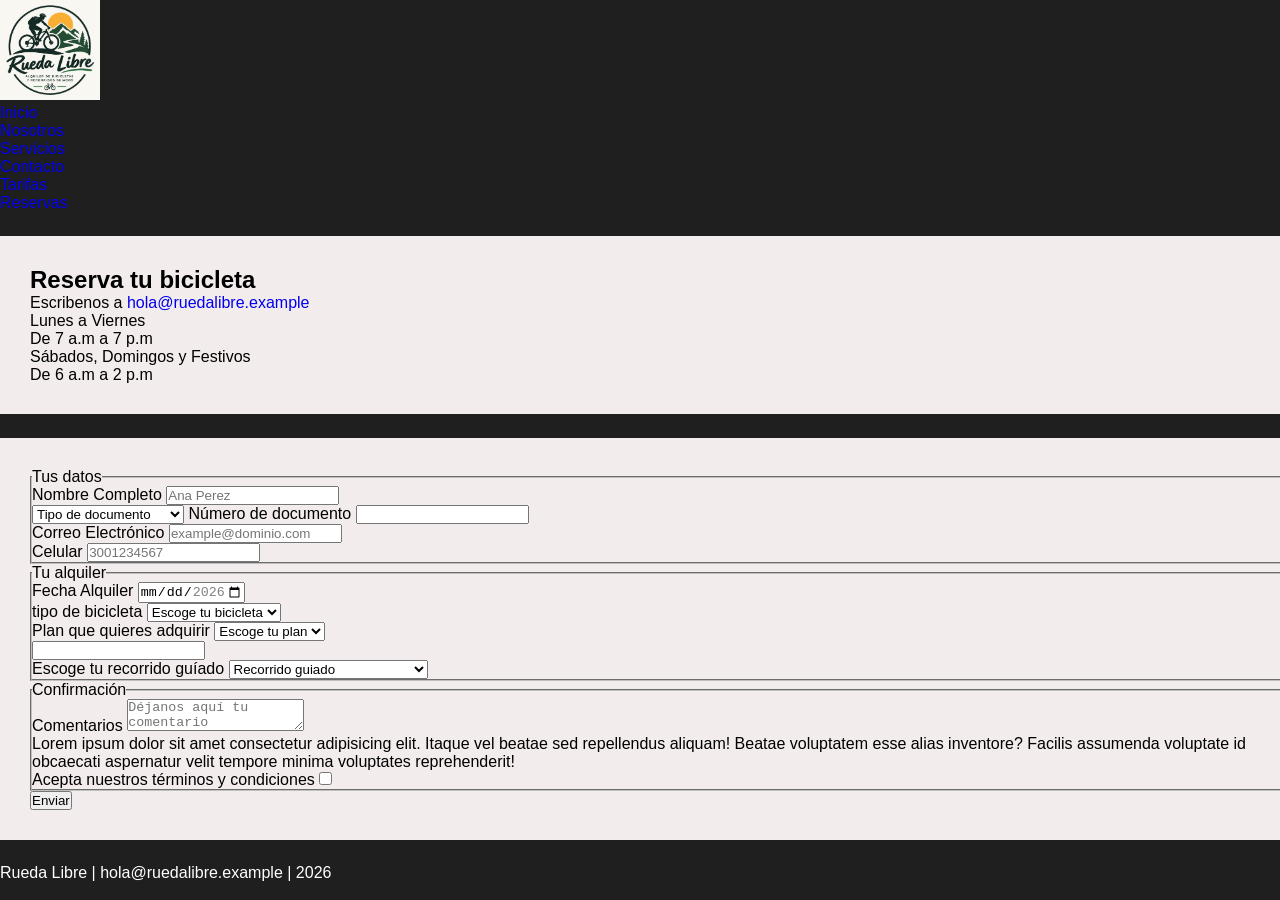
==== paginas/reservas.html @ 1d3174cc "feat: Organización estructura de la página y creación de formulario" ====
<!DOCTYPE html>
<html lang="en">

<head>
    <meta charset="UTF-8">
    <meta name="viewport" content="width=device-width, initial-scale=1.0">
    <title>Reserva tu bicicleta</title>
    <link rel="stylesheet" href="../css/reservas.css">
    <link rel="stylesheet" href="../css/style.css">
</head>

<body>
    <header>
        <a href="../index.html" class="logo"><img src="../img/Logo.png" alt="Logo de Rueda Libre" width="100"
                class="logo-img"></a>

        <nav class="nav">
            <ul class="nav-bar">
                <li class="nav-bar-item"><a href="../index.html">Inicio</a></li>
                <li class="nav-bar-item"><a href="../index.html#Nosotros">Nosotros</a></li>
                <li class="nav-bar-item"><a href="../index.html#Servicios">Servicios</a></li>
                <li class="nav-bar-item"><a href="../index.html#Encuentranos">Contacto</a></li>
                <li class="nav-bar-item"><a href="./tarifas.html">Tarifas</a></li>
                <li class="nav-bar-item"><a href="./paginas/reservas.html">Reservas</a></li>
            </ul>
        </nav>
    </header>

    <main>

        <section class="container container-horarios">
            <div class="container-content content-horarios">
                <h1>Reserva tu bicicleta</h1>
                <p>Escribenos a <a href="mailto:hola@ruedalibre.example" target="_blank">hola@ruedalibre.example</a></p>
            </div>

            <aside class="container-content content-horarios">
                <dl>
                    <dt>Lunes a Viernes</dt>
                    <dd>De 7 a.m a 7 p.m</dd>

                    <dt>Sábados, Domingos y Festivos</dt>
                    <dd>De 6 a.m a 2 p.m</dd>
                </dl>
            </aside>
        </section>

        <section class="container container-formreservas">
            <form action="" method="post">
                <fieldset>
                    <legend>Tus datos</legend>

                    <div>
                        <label for="nombre">Nombre Completo</label>
                        <input type="text" name="nombre" placeholder="Ana Perez" minlength="3"
                            required>
                    </div>

                    <div>
                        <select name="tipoDoc" id="tipoDoc" required>
                            <option value="">Tipo de documento</option>
                            <option value="ti">Tarjeta de identidad</option>
                            <option value="cc">Cédula de ciudadanía</option>
                            <option value="ce">Cedula de extranjería</option>
                        </select>
                        <label for="numDoc">Número de documento</label>
                        <input type="text" name="numDoc" pattern="[0-9]{6,10}" required>
                    </div>

                    <div>
                        <label for="correo">Correo Electrónico</label>
                        <input type="email" name="correo" placeholder="example@dominio.com" required>
                    </div>

                    <div>
                        <label for="celular">Celular</label>
                        <input type="tel" pattern="3[0-9]{9}" name="celular" placeholder="3001234567" required>
                    </div>
                </fieldset>

                <fieldset>
                    <legend>Tu alquiler</legend>

                    <div>
                        <label for="fecha">Fecha Alquiler</label>
                        <input type="date" name="fecha" min="2026-11-01" max="2026-12-31" required>
                    </div>

                    <div>
                        <label for="bicicleta">tipo de bicicleta</label>
                        <select name="bicicleta" id="bicicleta-select" required>
                            <option value="">Escoge tu bicicleta</option>
                            <option value="urbana">Urbana</option>
                            <option value="montana">Montaña</option>
                            <option value="electrica">Eléctrica</option>
                        </select>
                    </div>

                    <div>
                        <label for="plan">Plan que quieres adquirir</label>
                        <select name="plan" id="plan-select" required>
                            <option value="">Escoge tu plan</option>
                            <option value="hora">1 hora</option>
                            <option value="mediodia">Mediodía</option>
                            <option value="dia">Día completo</option>
                        </select>
                    </div>

                    <div>
                        <label for="numBici"></label>
                        <input type="number" name="numBici" pattern="[0-6]{1}" required>
                    </div>

                    <div>
                        <label for="guia">Escoge tu recorrido guíado</label>
                        <select name="guia" id="guia-select" required>
                            <option value="">Recorrido guiado</option>
                            <option value="rioParques">Río y parques</option>
                            <option value="saboresBarrio">Sabores de barrio</option>
                            <option value="palmas">Reto palmas</option>
                            <option value="noGuia">No quiero un recorrido guiado</option>
                        </select>
                    </div>

                </fieldset>

                <fieldset>
                    <legend>Confirmación</legend>

                    <div>
                        <label for="coment">Comentarios</label>
                        <textarea name="coment" id="coment" maxlength="300" placeholder="Déjanos aquí tu comentario"></textarea>
                    </div>

                    <div>
                        <p>Lorem ipsum dolor sit amet consectetur adipisicing elit. Itaque vel beatae sed repellendus
                            aliquam! Beatae voluptatem esse alias inventore? Facilis assumenda voluptate id obcaecati
                            aspernatur velit tempore minima voluptates reprehenderit!</p>
                        <label for="terms">Acepta nuestros términos y condiciones</label>
                        <input type="checkbox" name="terms" required>
                    </div>
                </fieldset>

                <button type="submit">Enviar</button>
            </form>
        </section>

    </main>

    <footer id="footer">
        Rueda Libre | hola@ruedalibre.example | 2026
    </footer>

</body>

</html>
---- css/style.css ----
*{
    margin: 0;
    padding: 0;
    text-decoration: none;
}

body{
    background-color: rgb(32, 31, 31);
    color: white;
    font-family: 'Lucida Sans', 'Lucida Sans Regular', 'Lucida Grande', 'Lucida Sans Unicode', Geneva, Verdana, sans-serif;
}


.container{
    width: 100%;
    color: black;
    background-color: rgb(243, 236, 236);
    margin: 24px 0;
    padding: 30px;
    box-shadow: 2px, 0px, black;
}
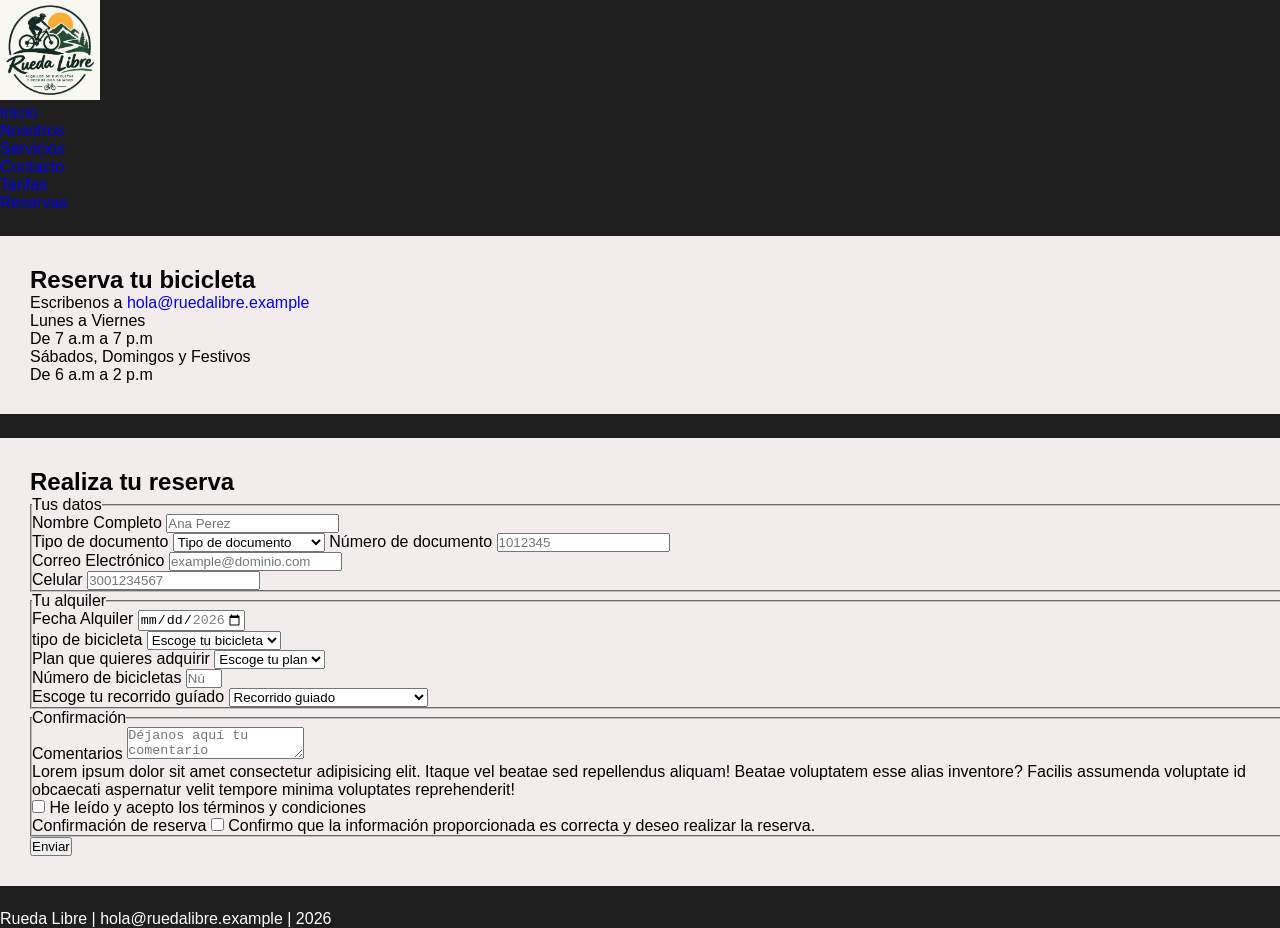
==== commit 0df62d0c: "feat: Organización del formulario de reservas, correcciones de accesibilidad de las páginas" ====
--- a/paginas/reservas.html
+++ b/paginas/reservas.html
@@ -46,75 +46,87 @@
         </section>
 
         <section class="container container-formreservas">
+            <h2>Realiza tu reserva</h2>
             <form action="" method="post">
                 <fieldset>
                     <legend>Tus datos</legend>
 
-                    <div>
+                    <div class="form-group">
                         <label for="nombre">Nombre Completo</label>
-                        <input type="text" name="nombre" placeholder="Ana Perez" minlength="3"
-                            required>
+                        <input type="text" name="nombre" id="nombre" placeholder="Ana Perez" minlength="3"
+                            title="Por favor, ingrese su nombre completo. solo se aceptan letras y espacios. Un mínimo de 3 caracteres."
+                            pattern="^[a-zA-ZáéíóúñÑÁÉÍÓÚ]+$" required>
                     </div>
 
-                    <div>
-                        <select name="tipoDoc" id="tipoDoc" required>
-                            <option value="">Tipo de documento</option>
+                    <div class="form-group">
+                        <label for="tipoDoc">Tipo de documento</label>
+                        <select name="tipoDoc" id="tipoDoc" title="Por favor, seleccione su tipo de documento" required>
+                            <option value="" selected disabled>Tipo de documento</option>
                             <option value="ti">Tarjeta de identidad</option>
                             <option value="cc">Cédula de ciudadanía</option>
                             <option value="ce">Cedula de extranjería</option>
                         </select>
                         <label for="numDoc">Número de documento</label>
-                        <input type="text" name="numDoc" pattern="[0-9]{6,10}" required>
+                        <input type="text" name="numDoc" id="numDoc" pattern="[0-9]{6,10}"
+                            title="Por favor, ingrese un número de documento válido. Solo se aceptan números del 0 al 9. Un máximo de 10 dígitos y un mínimo de 6."
+                            placeholder="1012345" required>
                     </div>
 
-                    <div>
+                    <div class="form-group">
                         <label for="correo">Correo Electrónico</label>
-                        <input type="email" name="correo" placeholder="example@dominio.com" required>
+                        <input type="email" name="correo" id="correo" placeholder="example@dominio.com" required
+                            title="Por favor, ingrese un correo electrónico válido, debe contener un '@', un dominio y una extensión válida.">
                     </div>
 
-                    <div>
+                    <div class="form-group">
                         <label for="celular">Celular</label>
-                        <input type="tel" pattern="3[0-9]{9}" name="celular" placeholder="3001234567" required>
+                        <input type="tel" pattern="3[0-9]{9}" name="celular" id="celular" placeholder="3001234567"
+                            required
+                            title="Por favor, ingrese un número de celular válido. Debe comenzar con '3' y contener 10 dígitos en total. Solo se aceptan números del 0 al 9.">
                     </div>
                 </fieldset>
 
                 <fieldset>
                     <legend>Tu alquiler</legend>
 
-                    <div>
+                    <div class="form-group">
                         <label for="fecha">Fecha Alquiler</label>
-                        <input type="date" name="fecha" min="2026-11-01" max="2026-12-31" required>
+                        <input type="date" name="fecha" id="fecha" min="2026-11-01" max="2026-12-31" required
+                            title="Por favor, seleccione una fecha válida. La fecha debe estar entre el 1 de noviembre de 2026 y el 31 de diciembre de 2026.">
                     </div>
 
-                    <div>
+                    <div class="form-group">
                         <label for="bicicleta">tipo de bicicleta</label>
-                        <select name="bicicleta" id="bicicleta-select" required>
-                            <option value="">Escoge tu bicicleta</option>
+                        <select name="bicicleta" id="bicicleta" required
+                            title="Por favor, seleccione un tipo de bicicleta">
+                            <option value="" selected disabled>Escoge tu bicicleta</option>
                             <option value="urbana">Urbana</option>
                             <option value="montana">Montaña</option>
                             <option value="electrica">Eléctrica</option>
                         </select>
                     </div>
 
-                    <div>
+                    <div class="form-group">
                         <label for="plan">Plan que quieres adquirir</label>
-                        <select name="plan" id="plan-select" required>
-                            <option value="">Escoge tu plan</option>
+                        <select name="plan" id="plan" required title="Por favor, seleccione un plan">
+                            <option value="" selected disabled>Escoge tu plan</option>
                             <option value="hora">1 hora</option>
                             <option value="mediodia">Mediodía</option>
                             <option value="dia">Día completo</option>
                         </select>
                     </div>
 
-                    <div>
-                        <label for="numBici"></label>
-                        <input type="number" name="numBici" pattern="[0-6]{1}" required>
+                    <div class="form-group">
+                        <label for="numBici">Número de bicicletas</label>
+                        <input type="number" name="numBici" id="numBici" step="1" min="1" max="6"
+                            title="Debes seleccionar entre 1 y 6 bicicletas" placeholder="Número de bicicletas"
+                            required>
                     </div>
 
-                    <div>
+                    <div class="form-group">
                         <label for="guia">Escoge tu recorrido guíado</label>
-                        <select name="guia" id="guia-select" required>
-                            <option value="">Recorrido guiado</option>
+                        <select name="guia" id="guia" required title="Por favor, seleccione una opción">
+                            <option value="" selected disabled>Recorrido guiado</option>
                             <option value="rioParques">Río y parques</option>
                             <option value="saboresBarrio">Sabores de barrio</option>
                             <option value="palmas">Reto palmas</option>
@@ -127,17 +139,31 @@
                 <fieldset>
                     <legend>Confirmación</legend>
 
-                    <div>
+                    <div class="form-group">
                         <label for="coment">Comentarios</label>
-                        <textarea name="coment" id="coment" maxlength="300" placeholder="Déjanos aquí tu comentario"></textarea>
+                        <textarea name="coment" id="coment" maxlength="300"
+                            placeholder="Déjanos aquí tu comentario"></textarea>
                     </div>
 
-                    <div>
-                        <p>Lorem ipsum dolor sit amet consectetur adipisicing elit. Itaque vel beatae sed repellendus
-                            aliquam! Beatae voluptatem esse alias inventore? Facilis assumenda voluptate id obcaecati
+                    <div class="form-group form-group-terms">
+                        <p>Lorem ipsum dolor sit amet consectetur adipisicing elit. Itaque vel beatae sed
+                            repellendus
+                            aliquam! Beatae voluptatem esse alias inventore? Facilis assumenda voluptate id
+                            obcaecati
                             aspernatur velit tempore minima voluptates reprehenderit!</p>
-                        <label for="terms">Acepta nuestros términos y condiciones</label>
-                        <input type="checkbox" name="terms" required>
+                        <div class="form-group-checkbox"></div>
+                        <input type="checkbox" name="terms" required
+                            title="Por favor, acepte nuestros términos y condiciones" id="terms">
+                        <label for="terms">He leído y acepto los términos y condiciones</label>
+                        </div>
+                    </div>
+
+                    <div class="form-group">
+                        <label for="confirm">Confirmación de reserva</label>
+                        <input type="checkbox" name="confirm" id="confirm" required
+                            title="Por favor, confirme su reserva">
+                        <label for="confirm">Confirmo que la información proporcionada es correcta y deseo realizar la
+                            reserva.</label>
                     </div>
                 </fieldset>
 
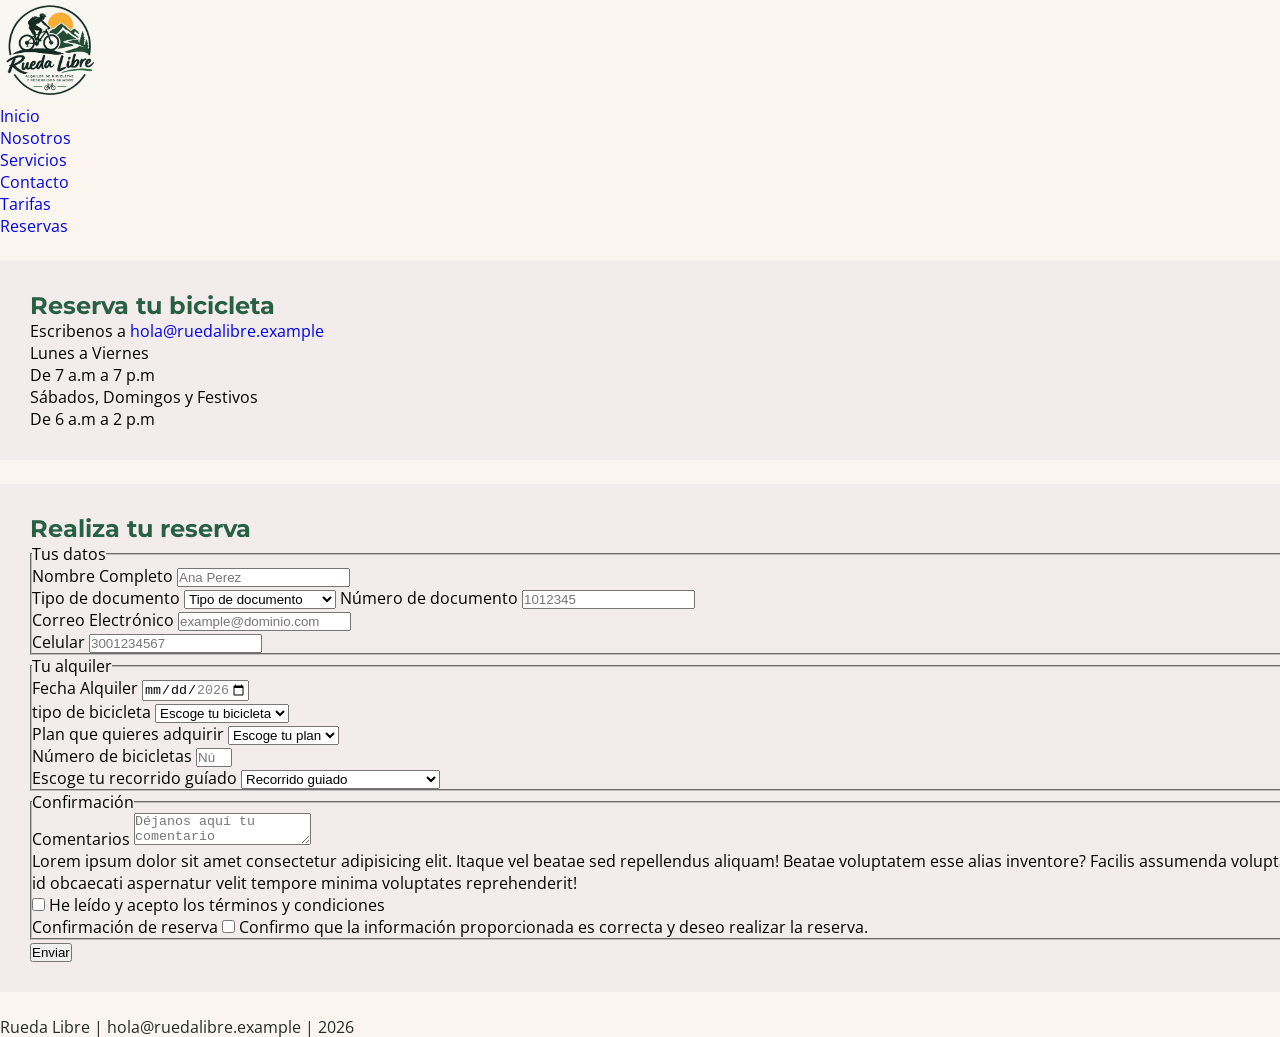
==== commit cd83919a: "feat: Creación de variables en style.css e importación de fuentes Montserrat y Open Sans" ====
--- a/paginas/reservas.html
+++ b/paginas/reservas.html
@@ -1,10 +1,18 @@
 <!DOCTYPE html>
-<html lang="en">
+<html lang="es">
 
 <head>
     <meta charset="UTF-8">
     <meta name="viewport" content="width=device-width, initial-scale=1.0">
-    <title>Reserva tu bicicleta</title>
+    <title>RuedaLibre | Reserva tu bicicleta</title>
+    <link rel="preconnect" href="https://fonts.googleapis.com">
+    <link rel="preconnect" href="https://fonts.gstatic.com" crossorigin>
+    <link
+        href="https://fonts.googleapis.com/css2?family=Inter:ital,opsz,wght@0,14..32,100..900;1,14..32,100..900&family=Montserrat:ital,wght@0,100..900;1,100..900&family=Open+Sans:ital,wght@0,300..800;1,300..800&display=swap"
+        rel="stylesheet">
+    <link
+        href="https://fonts.googleapis.com/css2?family=Inter:ital,opsz,wght@0,14..32,100..900;1,14..32,100..900&family=Montserrat:ital,wght@0,100..900;1,100..900&display=swap"
+        rel="stylesheet">
     <link rel="stylesheet" href="../css/reservas.css">
     <link rel="stylesheet" href="../css/style.css">
 </head>
@@ -21,7 +29,7 @@
                 <li class="nav-bar-item"><a href="../index.html#Servicios">Servicios</a></li>
                 <li class="nav-bar-item"><a href="../index.html#Encuentranos">Contacto</a></li>
                 <li class="nav-bar-item"><a href="./tarifas.html">Tarifas</a></li>
-                <li class="nav-bar-item"><a href="./paginas/reservas.html">Reservas</a></li>
+                <li class="nav-bar-item"><a href="./reservas.html">Reservas</a></li>
             </ul>
         </nav>
     </header>
--- a/css/style.css
+++ b/css/style.css
@@ -1,3 +1,19 @@
+:root{
+    --primary-color: #286044;
+    --secondary-color: #F39A2B;
+    --background-color: #FAF6EF;
+    --text-color: #202c25;
+    --text-color-secondary: #5B6470;
+
+    --font-family-main: 'Montserrat', sans-serif;
+    --font-family-secondary: 'Open Sans', sans-serif;
+
+    --spacing-small: 0.5rem;
+    --spacing-medium: 1rem;
+    --spacing-large: 2rem;
+}
+
+
 *{
     margin: 0;
     padding: 0;
@@ -5,9 +21,14 @@
 }
 
 body{
-    background-color: rgb(32, 31, 31);
-    color: white;
-    font-family: 'Lucida Sans', 'Lucida Sans Regular', 'Lucida Grande', 'Lucida Sans Unicode', Geneva, Verdana, sans-serif;
+    background-color: var(--background-color);
+    color: var(--text-color);
+    font-family: var(--font-family-secondary);
+}
+
+h1, h2, h3{
+    font-family: var(--font-family-main);
+    color: var(--primary-color);
 }
 
 
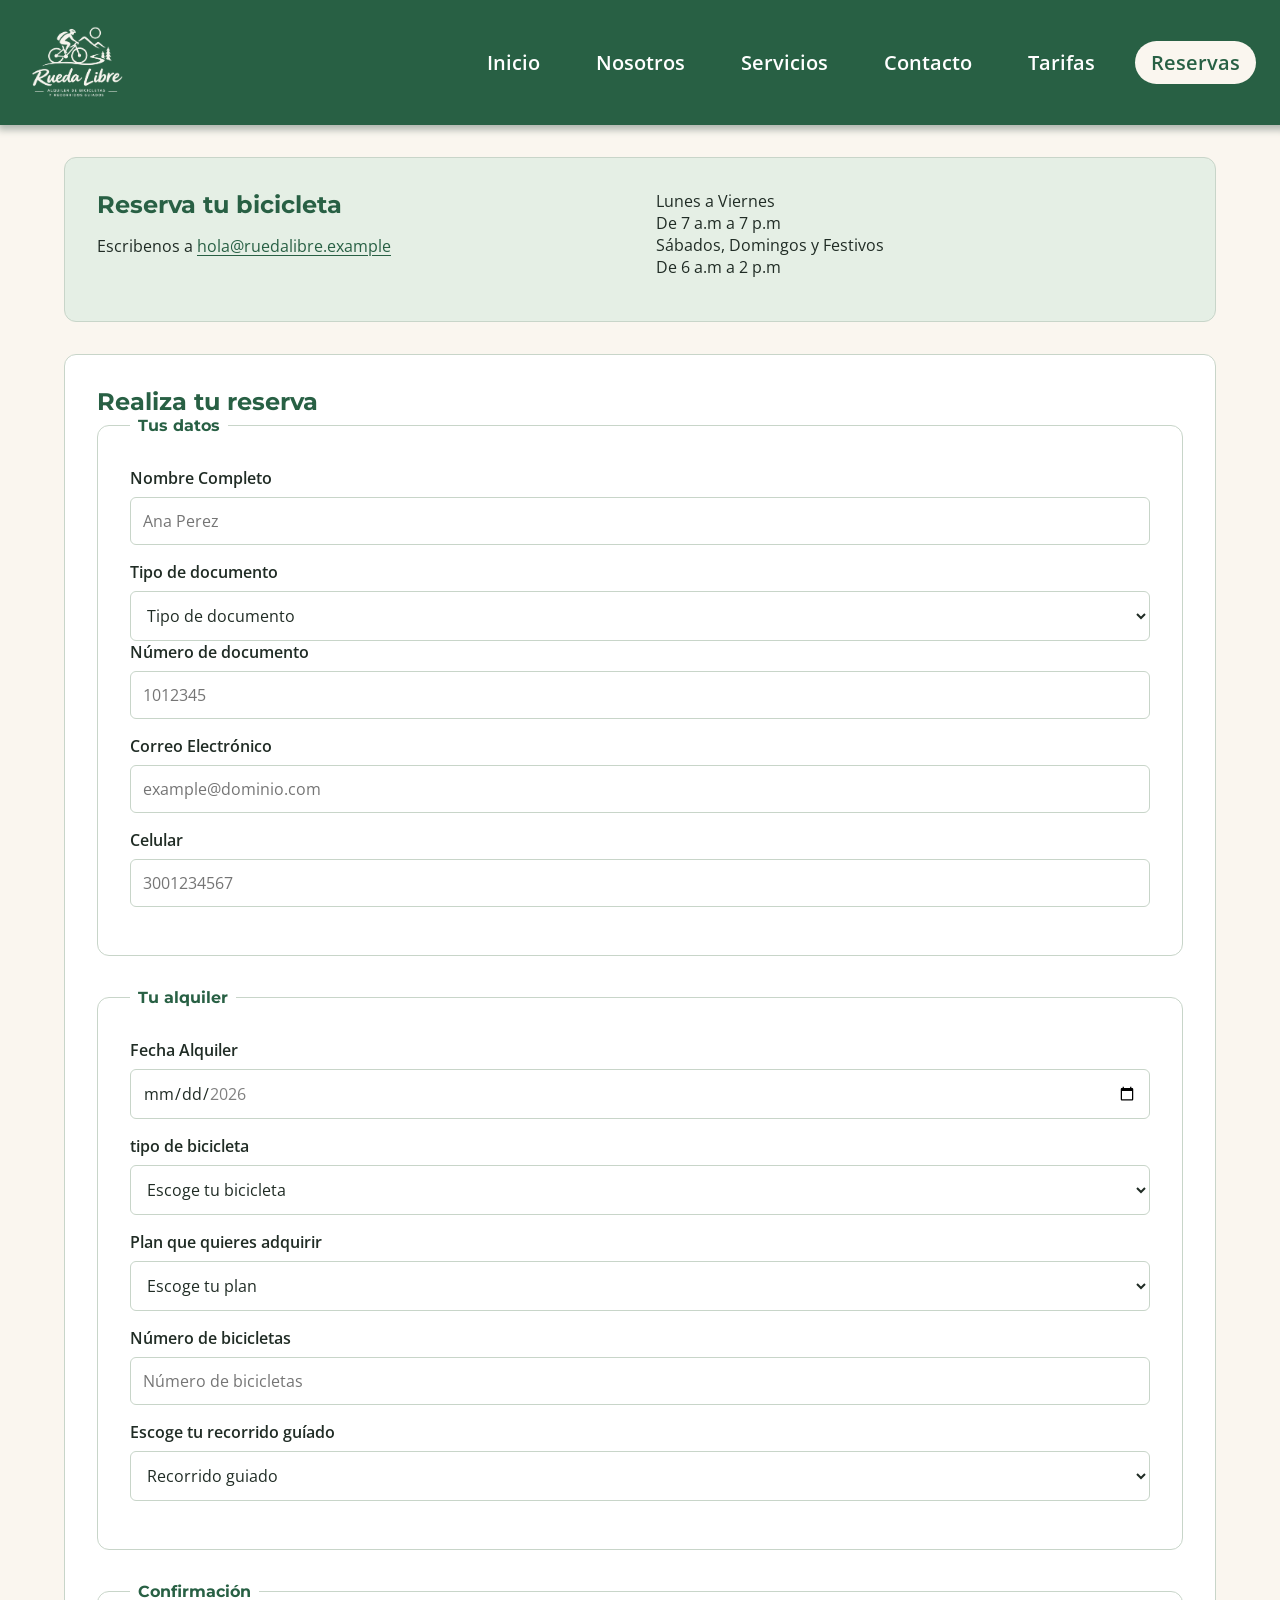
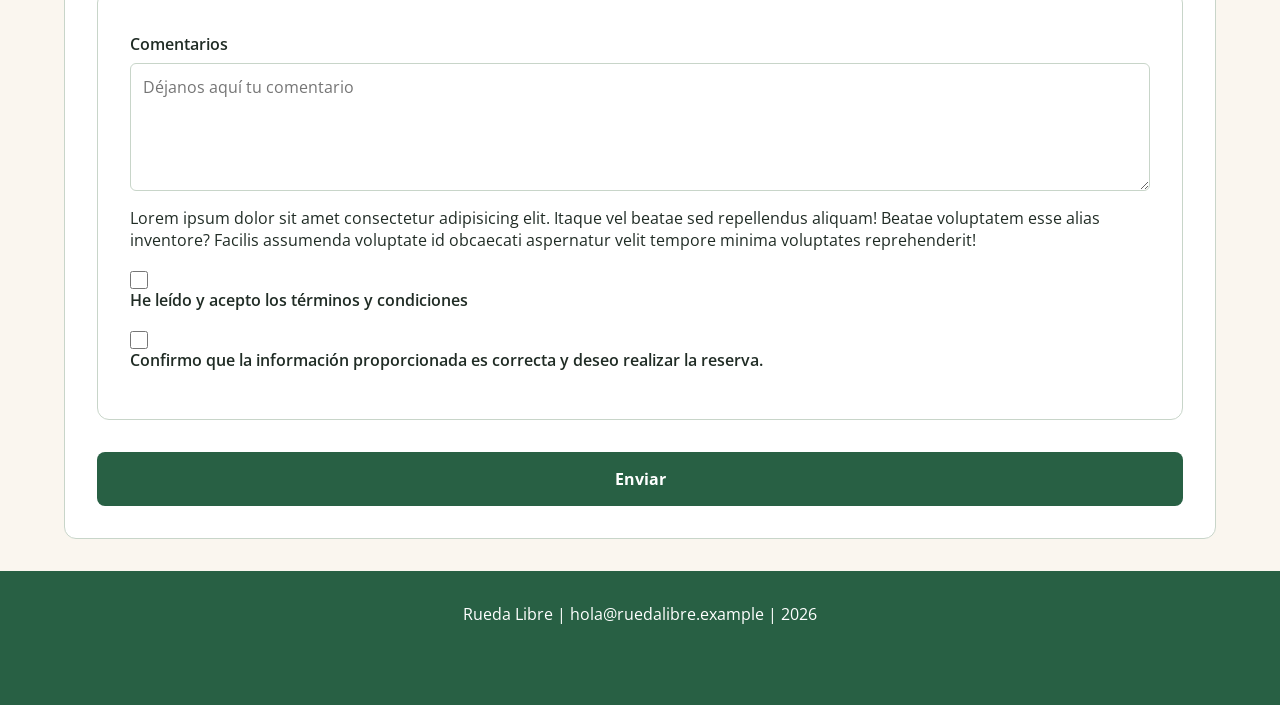
==== commit 4feed0d1: "feat: Se agregó estilo con CSS a las 3 páginas" ====
--- a/paginas/reservas.html
+++ b/paginas/reservas.html
@@ -13,7 +13,6 @@
     <link
         href="https://fonts.googleapis.com/css2?family=Inter:ital,opsz,wght@0,14..32,100..900;1,14..32,100..900&family=Montserrat:ital,wght@0,100..900;1,100..900&display=swap"
         rel="stylesheet">
-    <link rel="stylesheet" href="../css/reservas.css">
     <link rel="stylesheet" href="../css/style.css">
 </head>
 
@@ -29,7 +28,7 @@
                 <li class="nav-bar-item"><a href="../index.html#Servicios">Servicios</a></li>
                 <li class="nav-bar-item"><a href="../index.html#Encuentranos">Contacto</a></li>
                 <li class="nav-bar-item"><a href="./tarifas.html">Tarifas</a></li>
-                <li class="nav-bar-item"><a href="./reservas.html">Reservas</a></li>
+                <li class="nav-bar-item activo" ><a href="./reservas.html" >Reservas</a></li>
             </ul>
         </nav>
     </header>
@@ -167,7 +166,6 @@
                     </div>
 
                     <div class="form-group">
-                        <label for="confirm">Confirmación de reserva</label>
                         <input type="checkbox" name="confirm" id="confirm" required
                             title="Por favor, confirme su reserva">
                         <label for="confirm">Confirmo que la información proporcionada es correcta y deseo realizar la
--- a/css/style.css
+++ b/css/style.css
@@ -1,9 +1,11 @@
-:root{
+:root {
     --primary-color: #286044;
     --secondary-color: #F39A2B;
     --background-color: #FAF6EF;
     --text-color: #202c25;
     --text-color-secondary: #5B6470;
+    --surface-color: #E5EFE5;
+    --border-color: #C8D5C9;
 
     --font-family-main: 'Montserrat', sans-serif;
     --font-family-secondary: 'Open Sans', sans-serif;
@@ -14,30 +16,491 @@
 }
 
 
-*{
+* {
     margin: 0;
     padding: 0;
-    text-decoration: none;
-}
-
-body{
+    box-sizing: border-box;
+}
+
+html {
+    scroll-behavior: smooth;
+    scroll-padding-top: 1rem;
+}
+
+body {
     background-color: var(--background-color);
     color: var(--text-color);
     font-family: var(--font-family-secondary);
-}
-
-h1, h2, h3{
+    width: 100%;
+}
+
+a {
+    text-decoration: none;
+    color: inherit;
+}
+
+h1,
+h2,
+h3 {
     font-family: var(--font-family-main);
     color: var(--primary-color);
 }
 
-
-.container{
+a:focus-visible,
+button:focus-visible,
+input:focus-visible,
+select:focus-visible,
+textarea:focus-visible,
+iframe:focus-visible {
+    outline: 3px solid var(--secondary-color);
+    outline-offset: 4px;
+}
+
+p {
+    margin-bottom: var(--spacing-medium);
+}
+
+header {
+    background-color: var(--primary-color);
+    color: white;
+    text-align: center;
+    display: flex;
+    justify-content: space-between;
+    box-shadow: 3px 0 7px 5px rgb(177, 184, 176);
     width: 100%;
-    color: black;
-    background-color: rgb(243, 236, 236);
-    margin: 24px 0;
-    padding: 30px;
-    box-shadow: 2px, 0px, black;
-}
-
+
+
+    .logo {
+        margin-left: var(--spacing-medium);
+
+        .logo-img {
+            width: 120px;
+        }
+    }
+
+    .nav {
+        display: flex;
+        margin-right: var(--spacing-medium);
+
+        .nav-bar {
+            display: flex;
+            flex-direction: row;
+            list-style: none;
+            gap: var(--spacing-small);
+            text-decoration: none;
+            align-items: center;
+            justify-content: center;
+
+            .nav-bar-item {
+                font-size: 20px;
+                margin: var(--spacing-small);
+                padding: var(--spacing-small) var(--spacing-medium);
+                border-radius: 40px;
+                font-weight: 600;
+                transition: 0.4s ease;
+            }
+
+            .activo {
+                background-color: var(--background-color);
+                padding: var(--spacing-small) var(--spacing-medium);
+                margin: var(--spacing-small);
+                color: var(--primary-color);
+                border-radius: 50px;
+                font-size: 20px;
+            }
+
+            .nav-bar-item:hover {
+                background-color: var(--background-color);
+                color: var(--text-color);
+            }
+        }
+    }
+}
+
+
+.container {
+    width: 90%;
+    margin: var(--spacing-large) auto;
+    padding: var(--spacing-large);
+
+    border: 1px solid var(--border-color);
+    border-radius: 0.75rem;
+    background-color: white;
+}
+
+.container-welcome {
+
+    display: flex;
+    flex-direction: column;
+    align-items: center;
+    justify-content: center;
+    border: none;
+    border-radius: 0;
+
+    min-height: 60vh;
+    padding: var(--spacing-large);
+    background-color: var(--surface-color);
+    background-image: url("../img/Cliclismo.jpg");
+    background-position: center;
+    background-repeat: no-repeat;
+    background-size: cover;
+
+    text-align: center;
+    width: 100%;
+
+    .welcome-content {
+
+        width: 50%;
+        background: rgba(255, 255, 255, 0.233);
+        backdrop-filter: blur(20px);
+        -webkit-backdrop-filter: blur(10px);
+        border-radius: 50px;
+        padding: 20px;
+
+        display: flex;
+        flex-direction: column;
+        align-items: center;
+        justify-content: center;
+
+
+        h1 {
+            font-size: clamp(2rem, 5vw, 3.5rem);
+        }
+
+        p {
+            max-width: 42rem;
+            font-size: 1.1rem;
+        }
+    }
+
+}
+
+.servicios {
+
+    .servicios-title {
+        margin: var(--spacing-medium);
+    }
+
+    .container-content-servicios {
+        display: grid;
+        grid-template-columns: repeat(3, minmax(0, 1fr));
+        gap: var(--spacing-medium);
+
+
+        .container-servicios-subtitle {
+            position: relative;
+            min-width: 0;
+            padding: var(--spacing-medium);
+
+            border: 1px solid var(--border-color);
+            border-radius: 0.75rem;
+            background-color: var(--background-color);
+
+            .servicios-subtitle {
+                margin-bottom: var(--spacing-medium);
+            }
+
+            .servicios-text {
+                line-height: 1.7;
+            }
+
+            .servicios-image {
+                display: block;
+                width: 100%;
+                height: auto;
+                margin-top: var(--spacing-medium);
+                border-radius: 0.5rem;
+
+            }
+        }
+    }
+}
+
+.btn {
+    display: inline-block;
+    margin-top: var(--spacing-small);
+    padding: 0.75rem 1.25rem;
+
+    border: 2px solid transparent;
+    border-radius: 25px;
+    background-color: var(--primary-color);
+    color: white;
+    font: inherit;
+    font-weight: 700;
+    line-height: 1.4;
+    text-align: center;
+    cursor: pointer;
+
+    transition: background-color 0.3s ease,
+        color 0.3s ease;
+}
+
+.btn:hover {
+    background-color: var(--secondary-color);
+    color: var(--text-color);
+}
+
+.btn:focus-visible {
+    outline: 3px solid var(--secondary-color);
+    outline-offset: 4px;
+}
+
+
+.alquiler {
+    width: 100%;
+    max-width: 75rem;
+    margin: 0 auto;
+    padding: var(--spacing-large);
+
+    display: flex;
+    flex-direction: column;
+    align-items: flex-start;
+    gap: var(--spacing-medium);
+
+    color: var(--text-color);
+    line-height: 1.7;
+
+    .alquiler-title {
+        width: 100%;
+        margin-bottom: var(--spacing-small);
+
+        color: var(--primary-color);
+        font-family: var(--font-family-main);
+        font-size: clamp(1.8rem, 4vw, 2.5rem);
+        text-align: center;
+    }
+
+    p {
+        max-width: 55rem;
+
+        color: var(--text-color-secondary);
+        font-family: var(--font-family-secondary);
+        font-size: 1rem;
+    }
+
+    ol,
+    ul {
+        width: 100%;
+        max-width: 65rem;
+        padding-left: 1.75rem;
+
+        font-family: var(--font-family-secondary);
+
+        li {
+            margin-bottom: var(--spacing-small);
+            padding-left: 0.25rem;
+
+            strong {
+                color: var(--primary-color);
+            }
+
+        }
+    }
+
+    h3 {
+        margin-top: var(--spacing-medium);
+
+        color: var(--primary-color);
+        font-family: var(--font-family-main);
+        font-size: 1.35rem;
+    }
+
+}
+
+.encuentranos-map {
+
+    h3 {
+        padding: var(--spacing-medium) 0;
+        font-size: 1.5rem;
+    }
+
+    iframe {
+        display: block;
+        width: 100%;
+        max-width: 100%;
+        border: 0;
+        border-radius: 0.5rem;
+    }
+}
+
+.encuentranos-mail {
+    display: block;
+    font-style: normal;
+    overflow-wrap: anywhere;
+    padding: var(--spacing-medium) 0;
+
+    a {
+        color: var(--primary-color);
+        text-decoration: underline;
+        text-underline-offset: 0.2em;
+    }
+}
+
+.container-tabla {
+    overflow-x: auto;
+
+    .tabla {
+        width: 100%;
+        border-collapse: collapse;
+        margin-bottom: var(--spacing-medium);
+        background-color: white;
+
+        caption {
+            margin-bottom: var(--spacing-medium);
+            color: var(--primary-color);
+            font-family: var(--font-family-main);
+            font-size: 1.4rem;
+            font-weight: 700;
+            text-align: left;
+        }
+
+        th {
+            padding: var(--spacing-medium);
+            border: 1px solid var(--border-color);
+            text-align: left;
+            background-color: var(--primary-color);
+            color: white;
+        }
+
+        td {
+            padding: var(--spacing-medium);
+            border: 1px solid var(--border-color);
+            text-align: left;
+        }
+    }
+}
+
+.container-description {
+    line-height: 1.8;
+
+    .list-requisitos {
+        padding-left: var(--spacing-large);
+    }
+}
+
+.container-horarios {
+    display: grid;
+    grid-template-columns: repeat(2, minmax(0, 1fr));
+    gap: var(--spacing-large);
+    background-color: var(--surface-color);
+
+    .content-horarios {
+        min-width: 0;
+
+        p {
+            padding: var(--spacing-medium) 0;
+
+            a {
+                color: var(--primary-color);
+                text-decoration: underline;
+                text-underline-offset: 0.2em;
+            }
+        }
+    }
+}
+
+.container-formreservas {
+
+    form {
+        width: 100%;
+    }
+
+    fieldset {
+        min-width: 0;
+        margin-bottom: var(--spacing-large);
+        padding: var(--spacing-large);
+
+        border: 1px solid var(--border-color);
+        border-radius: 0.75rem;
+
+        legend {
+            padding: 0 var(--spacing-small);
+            color: var(--primary-color);
+            font-family: var(--font-family-main);
+            font-weight: 700;
+        }
+
+        .form-group {
+            margin-bottom: var(--spacing-medium);
+
+            label {
+                display: block;
+                margin-bottom: var(--spacing-small);
+                font-weight: 600;
+            }
+
+            input:not([type="checkbox"]),
+            select,
+            textarea {
+                display: block;
+                width: 100%;
+                min-height: 2.75rem;
+                padding: 0.75rem;
+
+                border: 1px solid var(--border-color);
+                border-radius: 0.375rem;
+                background-color: white;
+                color: var(--text-color);
+                font: inherit;
+            }
+
+            textarea {
+                min-height: 8rem;
+                resize: vertical;
+            }
+
+            input[type="checkbox"] {
+                width: 1.1rem;
+                height: 1.1rem;
+                margin-right: var(--spacing-small);
+                accent-color: var(--primary-color);
+                vertical-align: middle;
+            }
+
+            input:focus-visible,
+            select:focus-visible,
+            textarea:focus-visible {
+                border-color: var(--primary-color);
+                outline: 3px solid var(--secondary-color);
+                outline-offset: 2px;
+            }
+
+        }
+
+        .form-group-checkbox {
+            margin-bottom: var(--spacing-small);
+        }
+    }
+
+    button[type="submit"] {
+        display: block;
+        width: 100%;
+        padding: var(--spacing-medium);
+
+        border: 0;
+        border-radius: 0.5rem;
+        background-color: var(--primary-color);
+        color: white;
+        font: inherit;
+        font-weight: 700;
+        cursor: pointer;
+
+        transition: background-color 0.3s ease;
+    }
+
+    button[type="submit"]:hover{
+        background-color: var(--secondary-color);
+        color: var(--text-color);
+    }
+
+
+}
+
+footer {
+    padding: var(--spacing-large);
+    padding-bottom: 5rem;
+
+    background-color: var(--primary-color);
+    color: white;
+    text-align: center;
+}
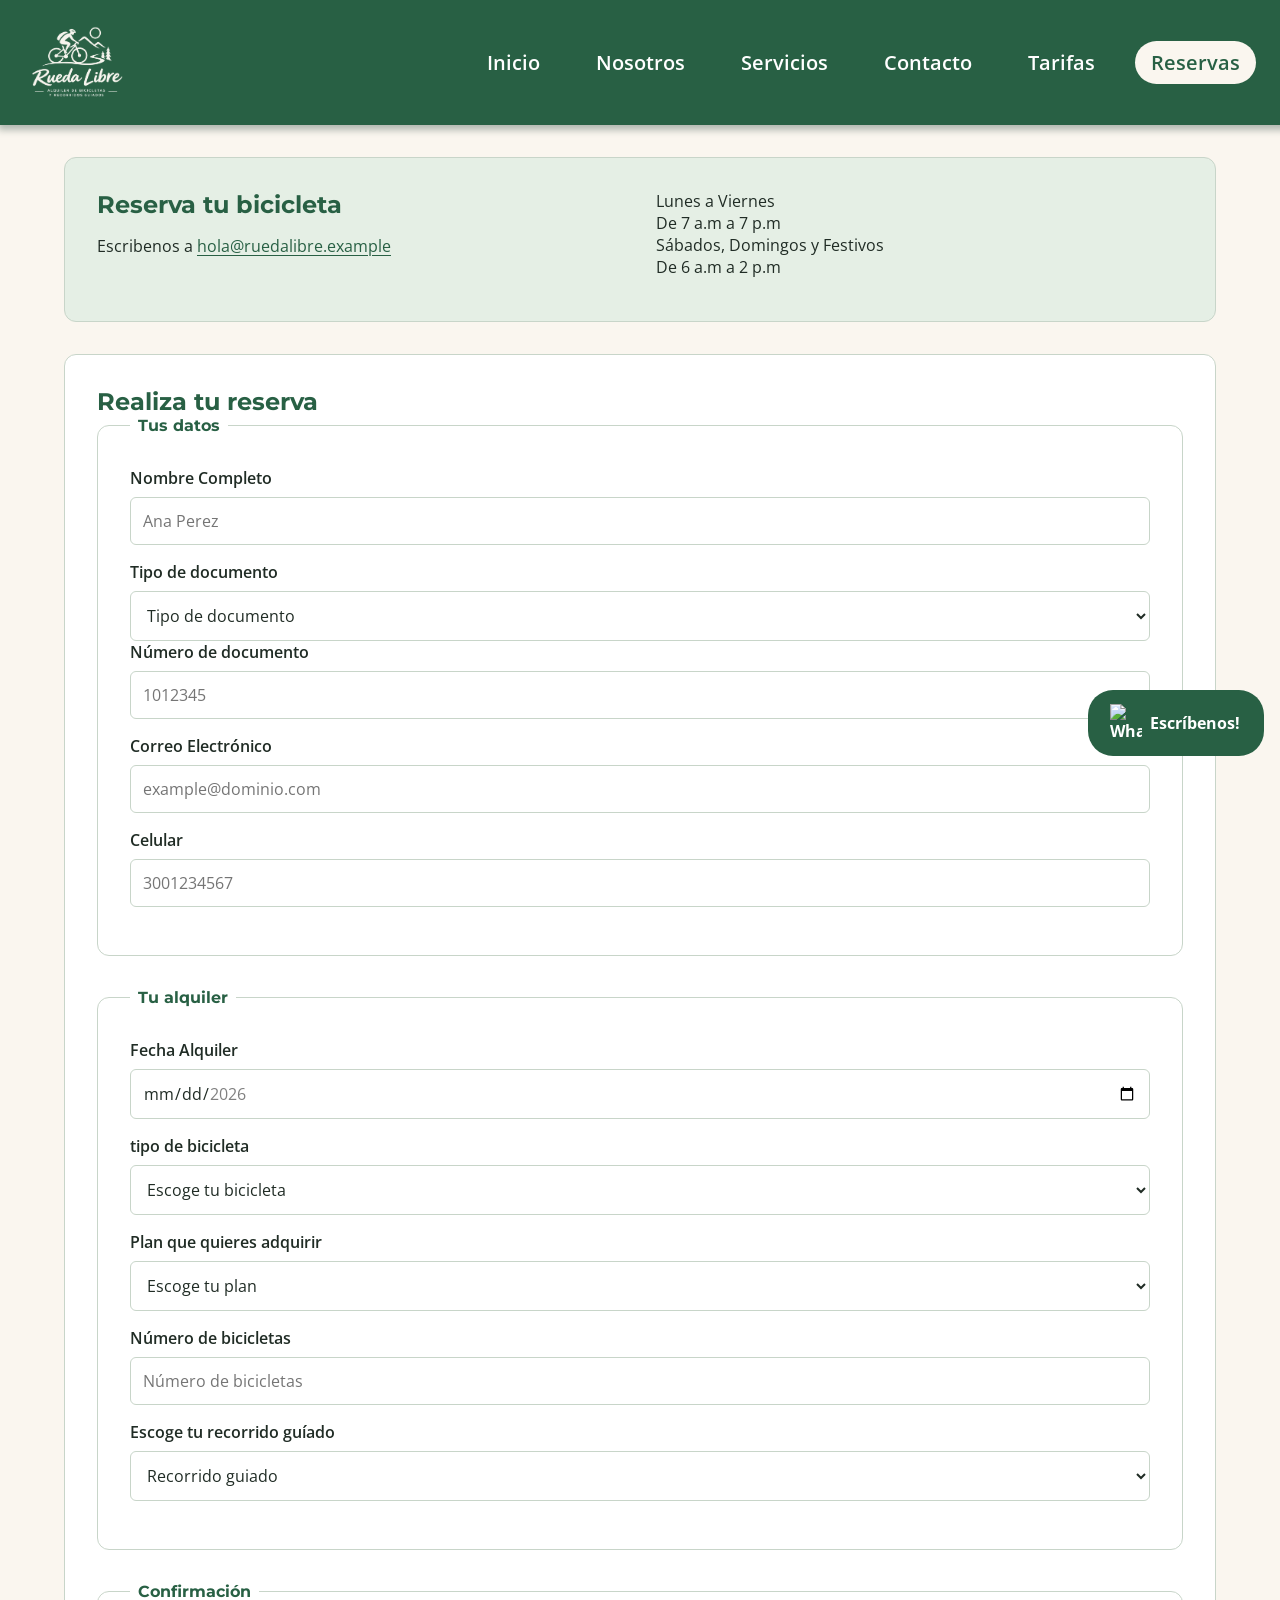
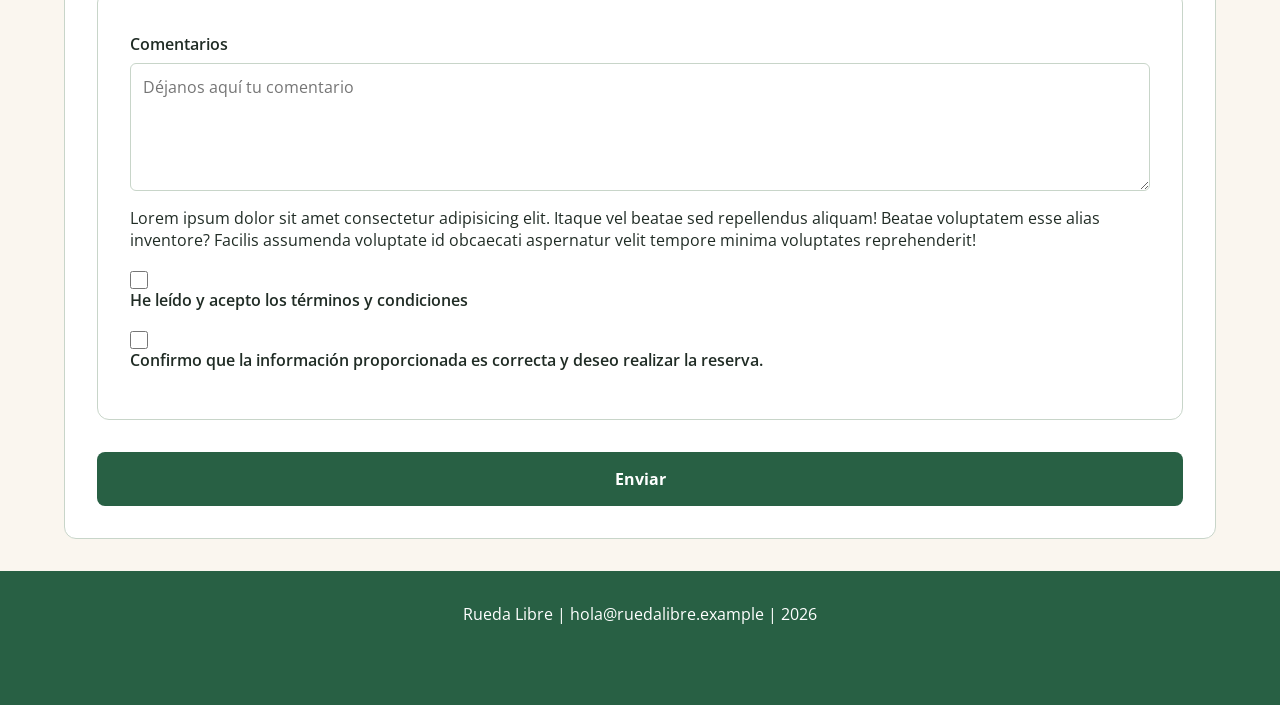
==== commit 10d60941: "v1.0" ====
--- a/paginas/reservas.html
+++ b/paginas/reservas.html
@@ -177,6 +177,12 @@
             </form>
         </section>
 
+        <aside class="whatsapp">
+            <a href="whatsapp://send?phone=573001234567" target="_blank" class="btn btn-whatsapp">
+                <img src="./img/whatsapp.png" alt="WhatsApp"> Escríbenos!
+            </a>
+        </aside>
+
     </main>
 
     <footer id="footer">
--- a/css/style.css
+++ b/css/style.css
@@ -1,3 +1,5 @@
+
+
 :root {
     --primary-color: #286044;
     --secondary-color: #F39A2B;
@@ -68,6 +70,9 @@
     justify-content: space-between;
     box-shadow: 3px 0 7px 5px rgb(177, 184, 176);
     width: 100%;
+    position: sticky;
+    z-index: 100;
+    top: 0;
 
 
     .logo {
@@ -496,6 +501,24 @@
 
 }
 
+.whatsapp{
+    
+    width: 11rem;
+    position: fixed;
+    bottom: 9rem;
+    right: var(--spacing-medium);
+
+    .btn-whatsapp{
+        display: flex;
+        align-items: center;
+        gap: var(--spacing-small);
+
+        img{
+        width: 2rem;
+        }
+    }
+}
+
 footer {
     padding: var(--spacing-large);
     padding-bottom: 5rem;
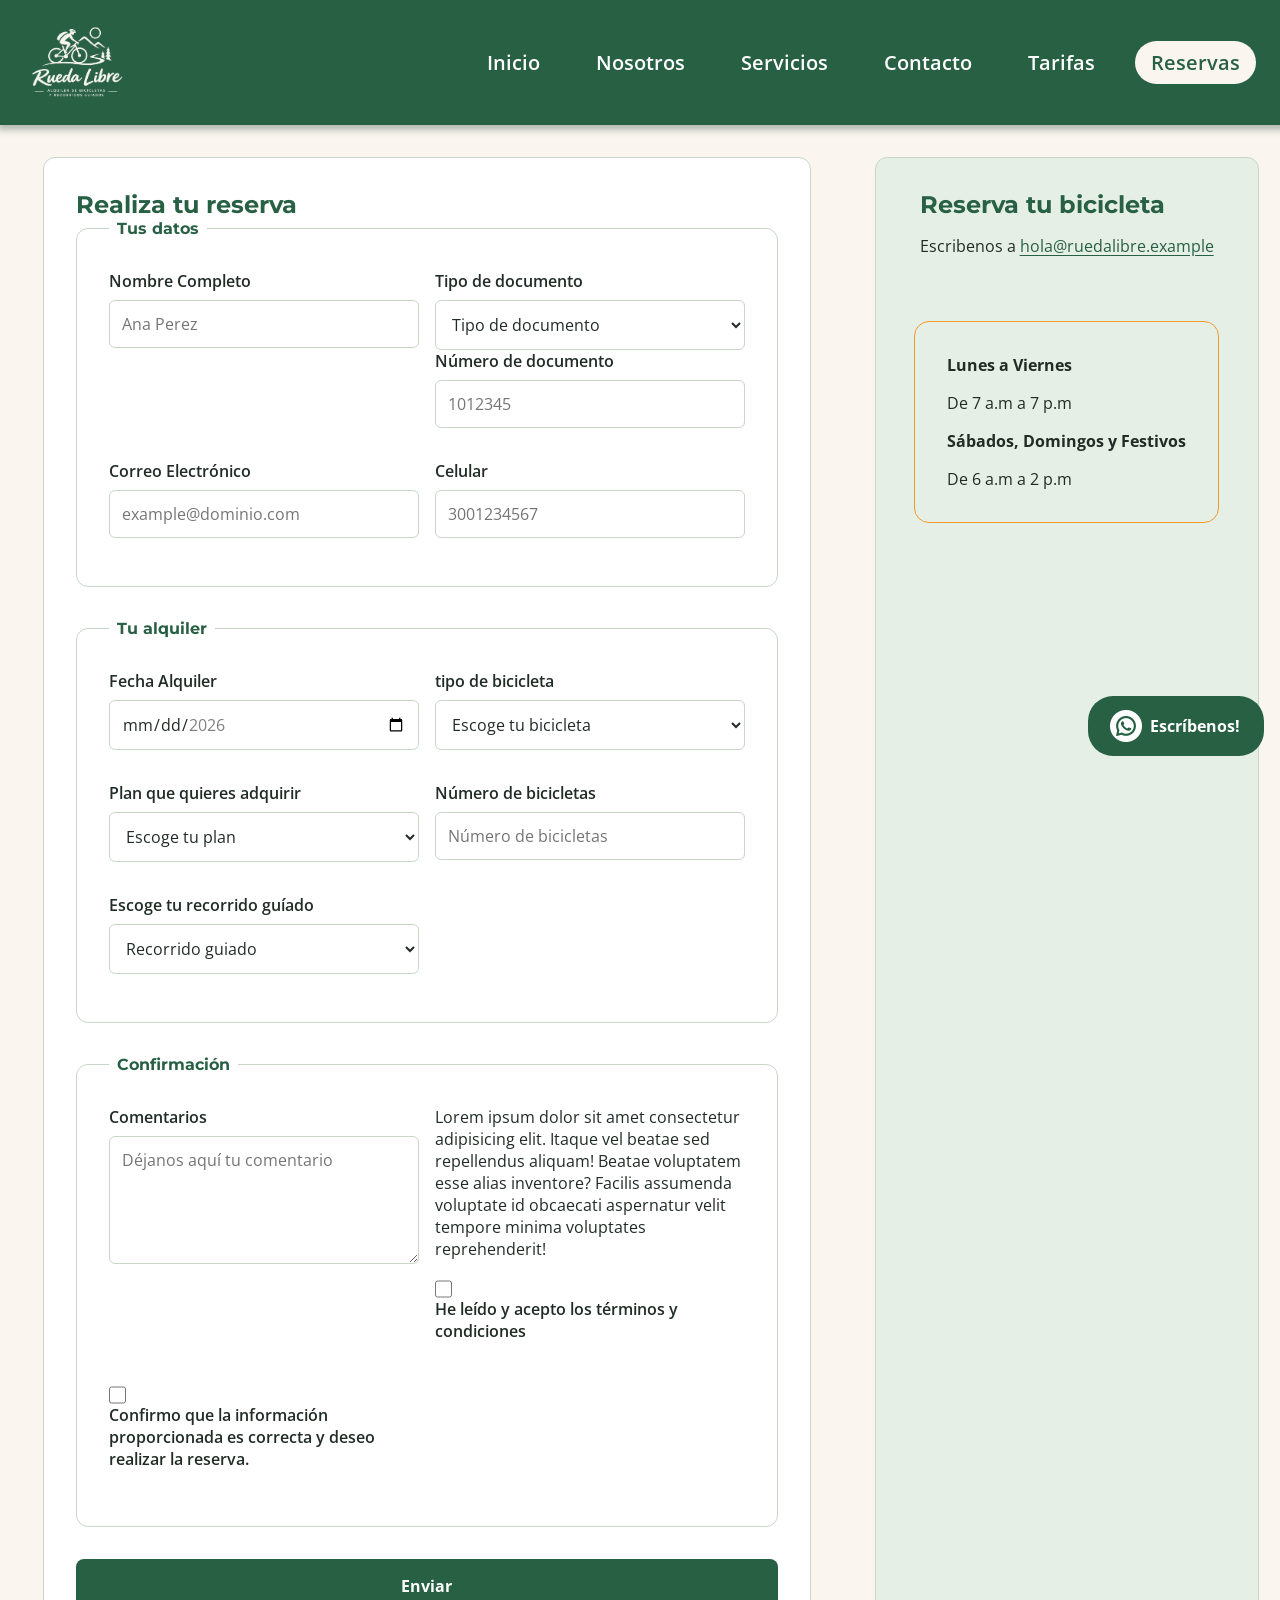
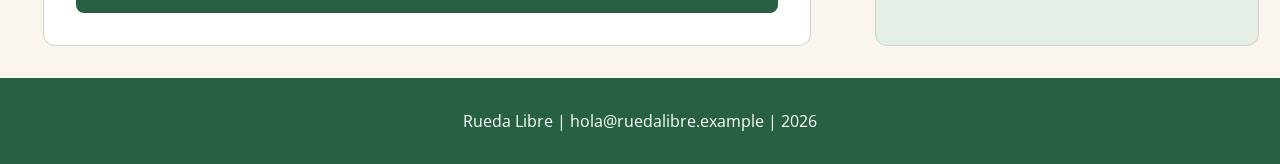
==== commit 8eadf256: "feat: Creación del carrusel de tarjetas de rutas. style: grid 2:1 en reservas y división en dos colu" ====
--- a/paginas/reservas.html
+++ b/paginas/reservas.html
@@ -33,24 +33,9 @@
         </nav>
     </header>
 
-    <main>
+    <main class="main-reservas">
 
-        <section class="container container-horarios">
-            <div class="container-content content-horarios">
-                <h1>Reserva tu bicicleta</h1>
-                <p>Escribenos a <a href="mailto:hola@ruedalibre.example" target="_blank">hola@ruedalibre.example</a></p>
-            </div>
-
-            <aside class="container-content content-horarios">
-                <dl>
-                    <dt>Lunes a Viernes</dt>
-                    <dd>De 7 a.m a 7 p.m</dd>
-
-                    <dt>Sábados, Domingos y Festivos</dt>
-                    <dd>De 6 a.m a 2 p.m</dd>
-                </dl>
-            </aside>
-        </section>
+        
 
         <section class="container container-formreservas">
             <h2>Realiza tu reserva</h2>
@@ -177,9 +162,26 @@
             </form>
         </section>
 
+        <section class="container container-horarios">
+            <div class="container-content content-horarios">
+                <h1>Reserva tu bicicleta</h1>
+                <p>Escribenos a <a href="mailto:hola@ruedalibre.example" target="_blank">hola@ruedalibre.example</a></p>
+            </div>
+
+            <aside class="container-content content-horarios-aside">
+                <dl>
+                    <dt>Lunes a Viernes</dt>
+                    <dd>De 7 a.m a 7 p.m</dd>
+
+                    <dt>Sábados, Domingos y Festivos</dt>
+                    <dd>De 6 a.m a 2 p.m</dd>
+                </dl>
+            </aside>
+        </section>
+
         <aside class="whatsapp">
             <a href="whatsapp://send?phone=573001234567" target="_blank" class="btn btn-whatsapp">
-                <img src="./img/whatsapp.png" alt="WhatsApp"> Escríbenos!
+                <img src="../img/whatsapp.png" alt="WhatsApp"> Escríbenos!
             </a>
         </aside>
 
--- a/css/style.css
+++ b/css/style.css
@@ -1,5 +1,3 @@
-
-
 :root {
     --primary-color: #286044;
     --secondary-color: #F39A2B;
@@ -83,6 +81,19 @@
         }
     }
 
+    #menu {
+            display: none;
+        }
+
+    label {
+        cursor: pointer;
+        display: none;
+
+        .menu-icon {
+            width: 50px;
+        }
+    }
+
     .nav {
         display: flex;
         margin-right: var(--spacing-medium);
@@ -122,6 +133,11 @@
     }
 }
 
+main{
+    display: flex;
+    flex-direction: column;
+}
+
 
 .container {
     width: 90%;
@@ -134,7 +150,8 @@
 }
 
 .container-welcome {
-
+    margin-left: 0;
+    margin-right: 0;
     display: flex;
     flex-direction: column;
     align-items: center;
@@ -180,6 +197,7 @@
 
 }
 
+
 .servicios {
 
     .servicios-title {
@@ -188,7 +206,7 @@
 
     .container-content-servicios {
         display: grid;
-        grid-template-columns: repeat(3, minmax(0, 1fr));
+        grid-template-columns: repeat(auto-fit, minmax(400px, 1fr));
         gap: var(--spacing-medium);
 
 
@@ -383,9 +401,15 @@
     }
 }
 
+.main-reservas{
+    display: grid;
+    grid-template-columns: 2fr 1fr;
+}
+
 .container-horarios {
-    display: grid;
-    grid-template-columns: repeat(2, minmax(0, 1fr));
+    display: flex;
+    align-items: center;
+    flex-direction: column;
     gap: var(--spacing-large);
     background-color: var(--surface-color);
 
@@ -401,6 +425,23 @@
                 text-underline-offset: 0.2em;
             }
         }
+
+    }
+
+    .content-horarios-aside{
+        padding: var(--spacing-large);
+        border: solid 1px var(--secondary-color);
+        border-radius: 15px;
+
+        dl{
+            display: flex;
+            flex-direction: column;
+            gap: var(--spacing-medium);
+
+            dt{
+                font-weight: bold;
+            }
+        }
     }
 }
 
@@ -417,6 +458,9 @@
 
         border: 1px solid var(--border-color);
         border-radius: 0.75rem;
+        display: grid;
+        grid-template-columns: 1fr 1fr;
+        gap: var(--spacing-medium);
 
         legend {
             padding: 0 var(--spacing-small);
@@ -448,7 +492,7 @@
                 color: var(--text-color);
                 font: inherit;
             }
-
+            
             textarea {
                 min-height: 8rem;
                 resize: vertical;
@@ -493,7 +537,7 @@
         transition: background-color 0.3s ease;
     }
 
-    button[type="submit"]:hover{
+    button[type="submit"]:hover {
         background-color: var(--secondary-color);
         color: var(--text-color);
     }
@@ -501,29 +545,256 @@
 
 }
 
-.whatsapp{
-    
+.flota {
+
+    h2 {
+        padding: var(--spacing-medium);
+    }
+
+    div {
+        display: grid;
+        grid-template-columns: repeat(auto-fit, minmax(400px, 1fr));
+        gap: var(--spacing-medium);
+
+        .flota-article {
+            padding: var(--spacing-large);
+            border: solid var(--border-color) 1px;
+            border-radius: 25px;
+            display: flex;
+
+
+
+            img {
+                width: 50%;
+                border-radius: 25px;
+                transition: ease 1s;
+            }
+
+            img:hover {
+                transform: scale(1.1);
+                width: 50%;
+            }
+
+            div {
+                width: 50%;
+                display: flex;
+                flex-direction: column;
+                align-items: center;
+                text-align: center;
+
+                h3 {
+                    font-size: 1.5rem;
+                }
+
+                .flota-precio {
+                    color: var(--text-color-secondary);
+                }
+
+                .btn-flota {
+                    background-color: var(--secondary-color);
+                    color: var(--text-color);
+                }
+
+                .btn-flota:hover {
+                    background-color: var(--primary-color);
+                    color: var(--background-color);
+                }
+            }
+        }
+    }
+}
+
+
+.whatsapp {
     width: 11rem;
     position: fixed;
     bottom: 9rem;
     right: var(--spacing-medium);
 
-    .btn-whatsapp{
+    .btn-whatsapp {
         display: flex;
         align-items: center;
         gap: var(--spacing-small);
 
-        img{
-        width: 2rem;
+        p{
+            margin-bottom: 0;
+        }
+
+        img {
+            width: 2rem;
+        }
+    }
+}
+
+.rutas{
+    width: 100%;
+
+    .rutas-cards{
+        display: flex;
+        overflow-x: auto;
+        scroll-snap-type: mandatory;
+        width: 100%;
+        gap: var(--spacing-large);
+
+        .ruta-card{
+            display: flex;
+            align-items: center;
+            justify-content: space-between;
+            gap: var(--spacing-medium);
+            border: var(--border-color) solid 1px;
+            border-radius: 25px;
+            scroll-snap-align: center;
+            flex: 0 0 70%;
+            background-color: var(--primary-color);
+
+            img{
+                width: 50%;
+                border-radius: 25px 0 0 25px;
+                height: 100%;
+                
+            }
+
+            .ruta-info{
+                display: flex;
+                flex-direction: column;
+                text-align: center;
+                width: 50%;
+                gap: var(--spacing-medium);
+                background-color: var(--background-color);
+                left: 0;
+                margin: 5% 5%;
+                padding: 3rem;
+                border-radius: 25px;
+
+                h3{
+                    color: var(--text-color);
+                    font-size: 2rem;
+                }
+
+                .dificultad{
+                    text-decoration: underline;
+                    text-decoration-color: var(--secondary-color);
+                    text-decoration-thickness: 2px;
+                    text-underline-offset: var(--spacing-small);
+                    .nivel{
+                        font-weight: 600;
+                        color: var(--secondary-color);
+                        
+                    }
+                }
+
+                div{
+                    display: flex;
+                    justify-content: center;
+                    padding: var(--spacing-medium);
+                    background-color: var(--border-color);
+                    align-items: center;
+                    flex-direction: row;
+                    border-radius: 25px;
+                    gap: var(--spacing-large);
+                    padding-bottom: 0;
+                }
+
+                .ruta-precio{
+                    padding: var(--spacing-medium);
+                    background-color: var(--secondary-color);
+                    width: 40%;
+                    align-self: center;
+                    font-weight: bolder;
+                    border-radius: 25px;
+                }
+            }
         }
     }
 }
 
 footer {
     padding: var(--spacing-large);
-    padding-bottom: 5rem;
-
+    display: flex;
     background-color: var(--primary-color);
     color: white;
-    text-align: center;
+    flex-direction: row;
+    align-items: flex-start;
+    gap: 20rem;
+    justify-content: center;
+    flex-wrap:wrap;
+
+    .footer-section {
+
+        h2 {
+            color: var(--background-color);
+        }
+    }
+}
+
+@media (max-width: 930px) {
+    header{
+        align-items: center;
+
+        label{
+            display: initial;
+            order: 1;
+            margin-right: var(--spacing-medium);
+        }
+
+        .nav .nav-bar{
+            position: absolute;
+                left: 0;
+                right: 0;
+                top: 100%;
+                display: none;
+                flex-direction: column;
+                align-items: stretch;
+                gap: 0;
+                padding: 0;
+                background-color: var(--text-color);
+            
+            .nav-bar-item{
+                width: 100%;
+                padding: var(--spacing-medium);
+
+                a{
+                    display: block;
+                    border-radius: 0;
+                    padding: 0;
+                    width: 120%;
+                    color: var(--surface-color);
+                }
+
+                a:hover{
+                    background: none;
+                }
+            }
+
+            .activo{
+                background-color: var(--text-color);
+            }
+
+            .nav-bar-item:hover{
+                width: 100%;
+                background-color: var(--secondary-color);
+                padding: 10px;
+            }
+        }
+
+        #menu:checked ~ .nav .nav-bar{
+            display: flex;
+            flex-direction: column;
+        }
+
+
+    }
+
+    .whatsapp{
+        width: 4rem;
+        display: flex;
+
+        a img{
+            align-self: center;
+        }
+
+        a p{
+            display: none;
+        }
+    }
 }
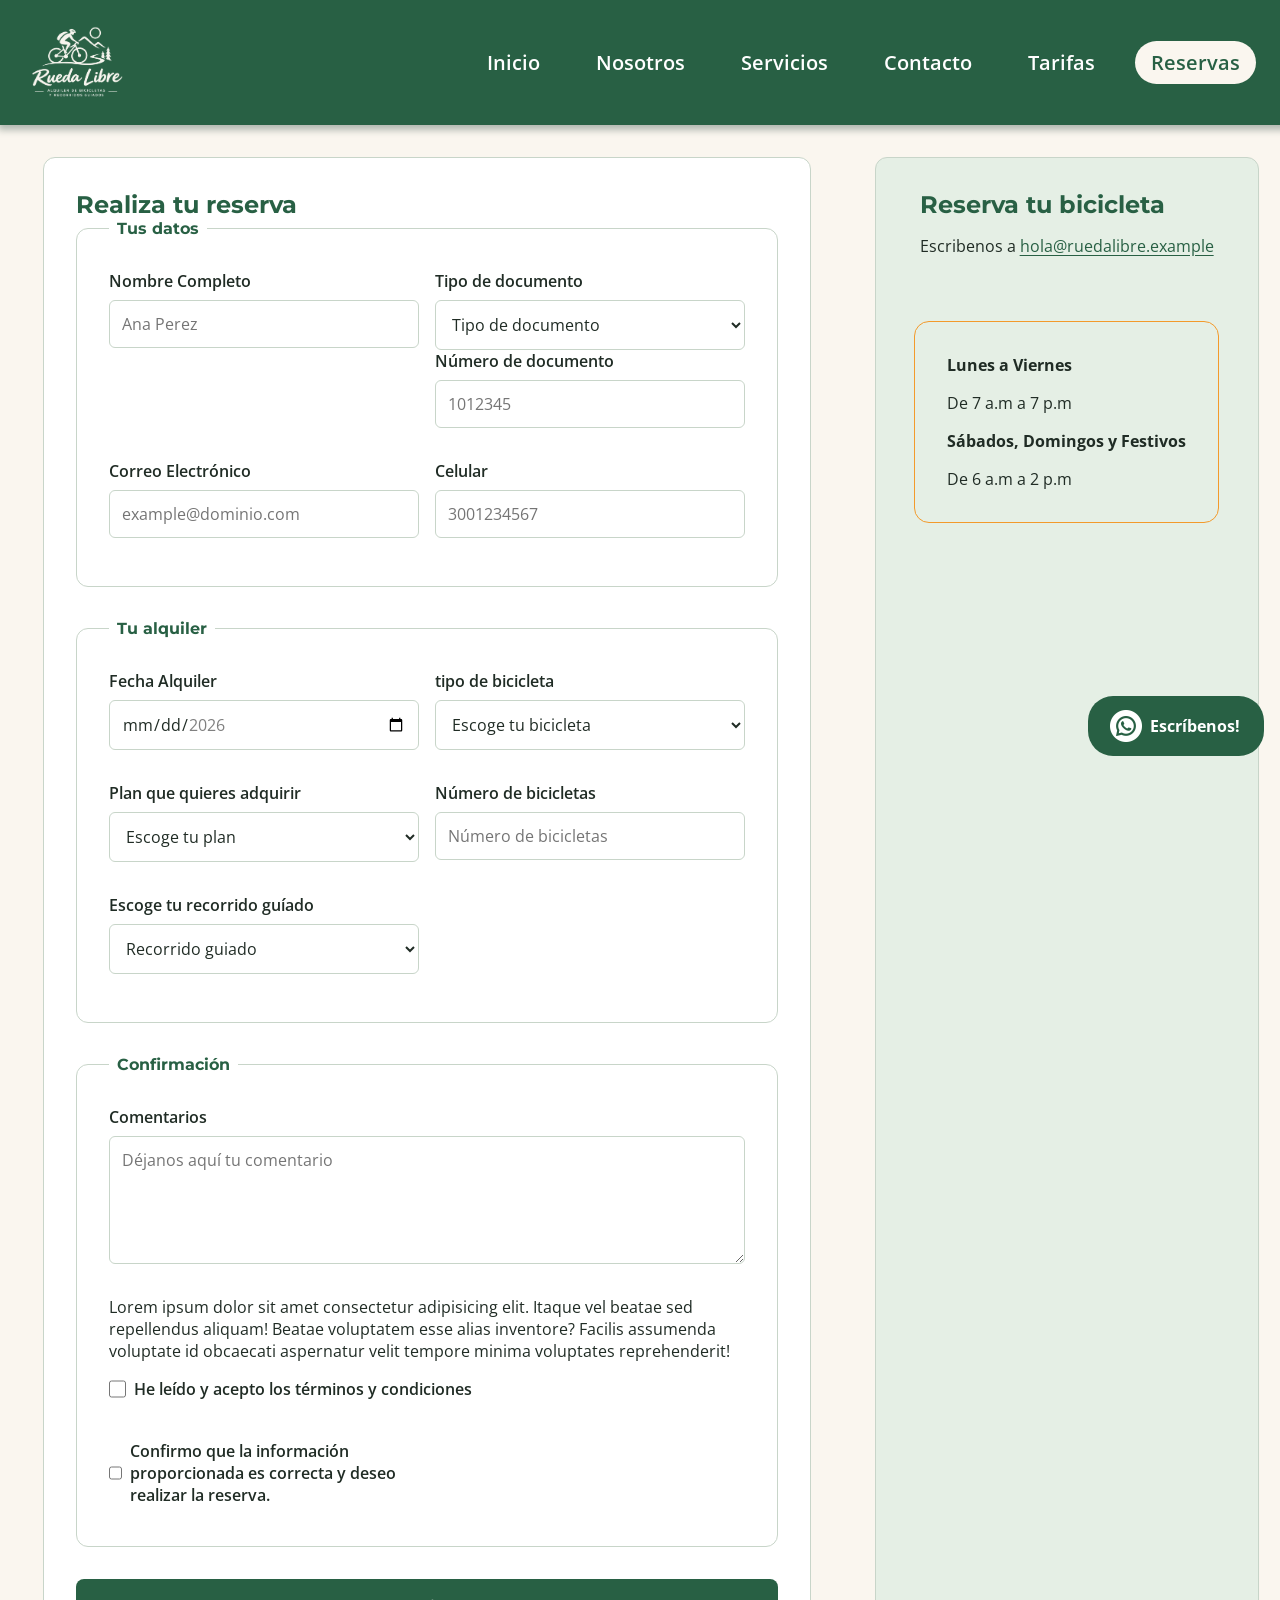
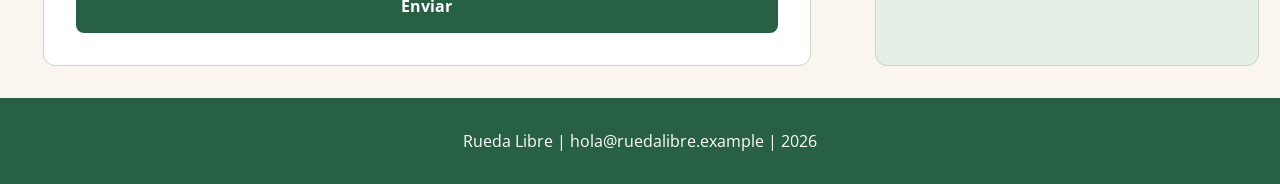
==== commit 055d5529: "v1.5" ====
--- a/paginas/reservas.html
+++ b/paginas/reservas.html
@@ -13,13 +13,20 @@
     <link
         href="https://fonts.googleapis.com/css2?family=Inter:ital,opsz,wght@0,14..32,100..900;1,14..32,100..900&family=Montserrat:ital,wght@0,100..900;1,100..900&display=swap"
         rel="stylesheet">
-    <link rel="stylesheet" href="../css/style.css">
+    <!-- <link rel="stylesheet" href="../css/style.css"> --> <!-- primer CSS, enfoque primero pc -->
+    <link rel="stylesheet" href="../css/mobil-first.css"> <!-- Enfoque Mobile-first -->
+    <meta name="description" content="Reserva aquí nuestras bicicletas o agenda una de nuestras rutas por Medellín">
 </head>
 
 <body>
     <header>
         <a href="../index.html" class="logo"><img src="../img/Logo.png" alt="Logo de Rueda Libre" width="100"
                 class="logo-img"></a>
+
+        <input type="checkbox" id="menu">
+        <label for="menu">
+            <img src="../img/menu.png" class="menu-icon" alt="icono menú hamburguesa">
+        </label>
 
         <nav class="nav">
             <ul class="nav-bar">
@@ -28,14 +35,14 @@
                 <li class="nav-bar-item"><a href="../index.html#Servicios">Servicios</a></li>
                 <li class="nav-bar-item"><a href="../index.html#Encuentranos">Contacto</a></li>
                 <li class="nav-bar-item"><a href="./tarifas.html">Tarifas</a></li>
-                <li class="nav-bar-item activo" ><a href="./reservas.html" >Reservas</a></li>
+                <li class="nav-bar-item activo"><a href="./reservas.html">Reservas</a></li>
             </ul>
         </nav>
     </header>
 
     <main class="main-reservas">
 
-        
+
 
         <section class="container container-formreservas">
             <h2>Realiza tu reserva</h2>
@@ -131,7 +138,7 @@
                 <fieldset>
                     <legend>Confirmación</legend>
 
-                    <div class="form-group">
+                    <div class="form-group form-group-textarea">
                         <label for="coment">Comentarios</label>
                         <textarea name="coment" id="coment" maxlength="300"
                             placeholder="Déjanos aquí tu comentario"></textarea>
@@ -143,14 +150,14 @@
                             aliquam! Beatae voluptatem esse alias inventore? Facilis assumenda voluptate id
                             obcaecati
                             aspernatur velit tempore minima voluptates reprehenderit!</p>
-                        <div class="form-group-checkbox"></div>
-                        <input type="checkbox" name="terms" required
-                            title="Por favor, acepte nuestros términos y condiciones" id="terms">
-                        <label for="terms">He leído y acepto los términos y condiciones</label>
+                        <div class="form-group-checkbox">
+                            <input type="checkbox" name="terms" required
+                                title="Por favor, acepte nuestros términos y condiciones" id="terms">
+                            <label for="terms">He leído y acepto los términos y condiciones</label>
                         </div>
                     </div>
 
-                    <div class="form-group">
+                    <div class="form-group form-group-checkbox">
                         <input type="checkbox" name="confirm" id="confirm" required
                             title="Por favor, confirme su reserva">
                         <label for="confirm">Confirmo que la información proporcionada es correcta y deseo realizar la
@@ -181,7 +188,8 @@
 
         <aside class="whatsapp">
             <a href="whatsapp://send?phone=573001234567" target="_blank" class="btn btn-whatsapp">
-                <img src="../img/whatsapp.png" alt="WhatsApp"> Escríbenos!
+                <img src="../img/whatsapp.png" alt="WhatsApp">
+                <p>Escríbenos!</p>
             </a>
         </aside>
 
--- a/css/style.css
+++ b/css/style.css
@@ -82,8 +82,8 @@
     }
 
     #menu {
-            display: none;
-        }
+        display: none;
+    }
 
     label {
         cursor: pointer;
@@ -133,7 +133,7 @@
     }
 }
 
-main{
+main {
     display: flex;
     flex-direction: column;
 }
@@ -342,7 +342,7 @@
         width: 100%;
         max-width: 100%;
         border: 0;
-        border-radius: 0.5rem;
+        border-radius: 25px;
     }
 }
 
@@ -401,7 +401,7 @@
     }
 }
 
-.main-reservas{
+.main-reservas {
     display: grid;
     grid-template-columns: 2fr 1fr;
 }
@@ -428,17 +428,17 @@
 
     }
 
-    .content-horarios-aside{
+    .content-horarios-aside {
         padding: var(--spacing-large);
         border: solid 1px var(--secondary-color);
         border-radius: 15px;
 
-        dl{
+        dl {
             display: flex;
             flex-direction: column;
             gap: var(--spacing-medium);
 
-            dt{
+            dt {
                 font-weight: bold;
             }
         }
@@ -492,7 +492,7 @@
                 color: var(--text-color);
                 font: inherit;
             }
-            
+
             textarea {
                 min-height: 8rem;
                 resize: vertical;
@@ -521,7 +521,7 @@
         }
     }
 
-    button[type="submit"] {
+    button {
         display: block;
         width: 100%;
         padding: var(--spacing-medium);
@@ -537,7 +537,7 @@
         transition: background-color 0.3s ease;
     }
 
-    button[type="submit"]:hover {
+    button:hover {
         background-color: var(--secondary-color);
         color: var(--text-color);
     }
@@ -553,7 +553,7 @@
 
     div {
         display: grid;
-        grid-template-columns: repeat(auto-fit, minmax(400px, 1fr));
+        grid-template-columns: repeat(auto-fit, minmax(min(100%, 450px), 1fr));
         gap: var(--spacing-medium);
 
         .flota-article {
@@ -616,7 +616,7 @@
         align-items: center;
         gap: var(--spacing-small);
 
-        p{
+        p {
             margin-bottom: 0;
         }
 
@@ -626,64 +626,64 @@
     }
 }
 
-.rutas{
+.rutas {
     width: 100%;
 
-    .rutas-cards{
+    .rutas-cards {
         display: flex;
         overflow-x: auto;
-        scroll-snap-type: mandatory;
+        scroll-snap-type: x mandatory;
         width: 100%;
         gap: var(--spacing-large);
 
-        .ruta-card{
+        .ruta-card {
             display: flex;
             align-items: center;
             justify-content: space-between;
-            gap: var(--spacing-medium);
+
             border: var(--border-color) solid 1px;
             border-radius: 25px;
             scroll-snap-align: center;
-            flex: 0 0 70%;
+            flex: 0 0 85%;
             background-color: var(--primary-color);
 
-            img{
+            img {
                 width: 50%;
                 border-radius: 25px 0 0 25px;
                 height: 100%;
-                
-            }
-
-            .ruta-info{
+
+            }
+
+            .ruta-info {
                 display: flex;
                 flex-direction: column;
                 text-align: center;
                 width: 50%;
                 gap: var(--spacing-medium);
                 background-color: var(--background-color);
-                left: 0;
-                margin: 5% 5%;
+                margin: 0;
                 padding: 3rem;
-                border-radius: 25px;
-
-                h3{
+                border-radius: 0 25px 25px 0;
+
+                h3 {
                     color: var(--text-color);
                     font-size: 2rem;
                 }
 
-                .dificultad{
+                .dificultad {
                     text-decoration: underline;
                     text-decoration-color: var(--secondary-color);
                     text-decoration-thickness: 2px;
                     text-underline-offset: var(--spacing-small);
-                    .nivel{
+
+                    .nivel {
                         font-weight: 600;
                         color: var(--secondary-color);
-                        
+
                     }
                 }
 
-                div{
+                div {
                     display: flex;
                     justify-content: center;
                     padding: var(--spacing-medium);
@@ -695,10 +695,10 @@
                     padding-bottom: 0;
                 }
 
-                .ruta-precio{
+                .ruta-precio {
                     padding: var(--spacing-medium);
                     background-color: var(--secondary-color);
-                    width: 40%;
+                    width: auto;
                     align-self: center;
                     font-weight: bolder;
                     border-radius: 25px;
@@ -717,7 +717,7 @@
     align-items: flex-start;
     gap: 20rem;
     justify-content: center;
-    flex-wrap:wrap;
+    flex-wrap: wrap;
 
     .footer-section {
 
@@ -727,74 +727,338 @@
     }
 }
 
-@media (max-width: 930px) {
-    header{
+@media (max-width: 1023px) {
+
+    html {
+        scroll-padding-top: 5rem;
+    }
+
+    header {
         align-items: center;
 
-        label{
-            display: initial;
+        label {
+            display: flex;
+            align-items: center;
             order: 1;
             margin-right: var(--spacing-medium);
         }
 
-        .nav .nav-bar{
-            position: absolute;
+        .nav {
+            margin-right: 0;
+
+            .nav-bar {
+                position: absolute;
                 left: 0;
                 right: 0;
                 top: 100%;
                 display: none;
                 flex-direction: column;
                 align-items: stretch;
+                justify-content: flex-start;
                 gap: 0;
+                margin: 0;
                 padding: 0;
+                max-height: calc(100vh - 5rem);
+                overflow-y: auto;
                 background-color: var(--text-color);
-            
-            .nav-bar-item{
-                width: 100%;
+                box-shadow: 0 8px 12px rgba(0, 0, 0, 0.25);
+
+                .nav-bar-item {
+                    margin: 0;
+                    padding: 0;
+                    border-radius: 0;
+                    font-size: 1.1rem;
+
+                    a {
+                        display: block;
+                        padding: var(--spacing-medium) var(--spacing-large);
+                        color: var(--surface-color);
+                    }
+                }
+
+                .nav-bar-item:hover {
+                    background-color: var(--secondary-color);
+
+                    a {
+                        color: var(--text-color);
+                    }
+                }
+
+                .activo {
+                    margin: 0;
+                    padding: 0;
+                    border-radius: 0;
+                    background-color: var(--primary-color);
+                    box-shadow: inset 4px 0 0 var(--secondary-color);
+
+                    a {
+                        color: var(--surface-color);
+                    }
+                }
+            }
+        }
+
+        #menu:checked~.nav .nav-bar {
+            display: flex;
+        }
+    }
+
+    .container {
+        width: 100%;
+        border-radius: 0;
+        border-left: 0;
+        border-right: 0;
+    }
+
+    .container-welcome .welcome-content {
+        width: 80%;
+    }
+
+    .container-formreservas {
+        form {
+            fieldset {
+                grid-template-columns: 1fr;
+            }
+        }
+    }
+
+    .whatsapp {
+        width: auto;
+        display: flex;
+
+        .btn-whatsapp {
+            width: 3.5rem;
+            height: 3.5rem;
+            margin-top: 0;
+            padding: 0;
+            justify-content: center;
+            border-radius: 50%;
+            box-shadow: 0 4px 10px rgba(0, 0, 0, 0.3);
+
+            img {
+                align-self: center;
+            }
+
+            p {
+                display: none;
+            }
+        }
+    }
+
+    footer {
+        gap: 3rem;
+        justify-content: space-around;
+    }
+}
+
+@media (max-width: 767px) {
+    header {
+        padding: 0.25rem 0;
+
+        .logo {
+            margin-left: var(--spacing-medium);
+
+            .logo-img {
+                display: block;
+                width: 90px;
+            }
+        }
+
+        label {
+            margin-right: var(--spacing-medium);
+
+            .menu-icon {
+                width: 40px;
+            }
+        }
+
+        .nav .nav-bar .nav-bar-item {
+            font-size: 1rem;
+        }
+    }
+
+    .container {
+        margin: var(--spacing-medium) 0;
+        padding: var(--spacing-medium);
+
+        h2 {
+            font-size: 1.5rem;
+        }
+
+        .btn {
+            display: block;
+            width: 100%;
+        }
+    }
+
+    .container-welcome {
+        min-height: 50vh;
+        margin-top: 0;
+
+        .welcome-content {
+            width: 100%;
+            padding: var(--spacing-medium);
+            border-radius: 30px;
+
+            p {
+                font-size: 1rem;
+            }
+        }
+    }
+
+    .servicios {
+        .servicios-title {
+            margin: 0 0 var(--spacing-medium);
+        }
+
+        .container-content-servicios {
+            grid-template-columns: minmax(0, 1fr);
+        }
+    }
+
+    .alquiler {
+
+        ol,
+        ul {
+            padding-left: 1.25rem;
+        }
+
+        h3 {
+            font-size: 1.2rem;
+        }
+    }
+
+    .flota {
+
+        h2 {
+            padding: 0 0 var(--spacing-medium);
+        }
+
+        div {
+            grid-template-columns: minmax(0, 1fr);
+
+            .flota-article {
+                flex-direction: column;
+                gap: var(--spacing-medium);
+                border-radius: 1rem;
+
+                img,
+                img:hover {
+                    width: 100%;
+                    object-fit: cover;
+                    border-radius: 1rem;
+                    transform: none;
+                }
+
+                div {
+                    width: 100%;
+                }
+            }
+        }
+    }
+
+    .rutas {
+        .rutas-cards {
+            gap: var(--spacing-medium);
+            scroll-snap-type: x mandatory;
+            padding-bottom: var(--spacing-small);
+
+            .ruta-card {
+                flex-direction: column;
+                align-items: stretch;
+                border-radius: 1rem;
+
+                img {
+                    width: 100%;
+                    height: 180px;
+                    object-fit: cover;
+                    border-radius: 1rem 1rem 0 0;
+                }
+
+                .ruta-info {
+                    width: 100%;
+                    padding: var(--spacing-medium);
+                    gap: var(--spacing-small);
+                    border-radius: 0 0 1rem 1rem;
+
+                    h3 {
+                        font-size: 1.4rem;
+                    }
+
+                    div {
+                        flex-wrap: wrap;
+                        gap: var(--spacing-small) var(--spacing-medium);
+                    }
+                }
+            }
+        }
+    }
+
+    .encuentranos-map {
+
+        h3 {
+            font-size: 1.25rem;
+        }
+
+        iframe {
+            height: 300px;
+            border-radius: 1rem;
+        }
+    }
+
+    .container-tabla {
+        .tabla {
+            caption {
+                font-size: 1.2rem;
+            }
+
+            th,
+            td {
+                padding: var(--spacing-small);
+                font-size: 0.875rem;
+            }
+        }
+
+        .tarifas-recorrido {
+            min-width: 32rem;
+        }
+    }
+
+    .container-description {
+        .list-requisitos {
+            padding-left: 1.25rem;
+        }
+    }
+
+    .main-reservas {
+        grid-template-columns: minmax(0, 1fr);
+
+        .container-formreservas {
+            fieldset {
                 padding: var(--spacing-medium);
-
-                a{
-                    display: block;
-                    border-radius: 0;
-                    padding: 0;
-                    width: 120%;
-                    color: var(--surface-color);
-                }
-
-                a:hover{
-                    background: none;
-                }
-            }
-
-            .activo{
-                background-color: var(--text-color);
-            }
-
-            .nav-bar-item:hover{
-                width: 100%;
-                background-color: var(--secondary-color);
-                padding: 10px;
-            }
-        }
-
-        #menu:checked ~ .nav .nav-bar{
-            display: flex;
-            flex-direction: column;
-        }
-
-
-    }
-
-    .whatsapp{
-        width: 4rem;
-        display: flex;
-
-        a img{
-            align-self: center;
-        }
-
-        a p{
-            display: none;
-        }
+                gap: 0;
+            }
+        }
+    }
+
+    .container-horarios {
+        .content-horarios {
+            h1 {
+                font-size: 1.6rem;
+            }
+        }
+
+        .content-horarios-aside {
+            width: 100%;
+            padding: var(--spacing-medium);
+        }
+    }
+
+    footer {
+        flex-direction: column;
+        align-items: center;
+        gap: var(--spacing-large);
+        padding: var(--spacing-large) var(--spacing-medium);
+        text-align: center;
     }
 }
--- a/css/mobil-first.css
+++ b/css/mobil-first.css
@@ -0,0 +1,1129 @@
+:root {
+    --primary-color: #286044;
+    --secondary-color: #F39A2B;
+    --background-color: #FAF6EF;
+    --text-color: #202c25;
+    --text-color-secondary: #5B6470;
+    --surface-color: #E5EFE5;
+    --border-color: #C8D5C9;
+
+    --font-family-main: 'Montserrat', sans-serif;
+    --font-family-secondary: 'Open Sans', sans-serif;
+
+    --spacing-small: 0.5rem;
+    --spacing-medium: 1rem;
+    --spacing-large: 2rem;
+}
+
+
+* {
+    margin: 0;
+    padding: 0;
+    box-sizing: border-box;
+}
+
+html {
+    scroll-behavior: smooth;
+    scroll-padding-top: 5rem;
+
+    @media (min-width: 1200px) {
+        scroll-padding-top: 1rem;
+    }
+}
+
+body {
+    background-color: var(--background-color);
+    color: var(--text-color);
+    font-family: var(--font-family-secondary);
+    width: 100%;
+}
+
+a {
+    text-decoration: none;
+    color: inherit;
+}
+
+h1,
+h2,
+h3 {
+    font-family: var(--font-family-main);
+    color: var(--primary-color);
+}
+
+a:focus-visible,
+button:focus-visible,
+input:focus-visible,
+select:focus-visible,
+textarea:focus-visible,
+iframe:focus-visible {
+    outline: 3px solid var(--secondary-color);
+    outline-offset: 4px;
+}
+
+p {
+    margin-bottom: var(--spacing-medium);
+}
+
+header {
+    background-color: var(--primary-color);
+    color: white;
+    text-align: center;
+    display: flex;
+    justify-content: space-between;
+    align-items: center;
+    padding: 0.25rem 0;
+    box-shadow: 3px 0 7px 5px rgb(177, 184, 176);
+    width: 100%;
+    position: sticky;
+    z-index: 100;
+    top: 0;
+
+
+    .logo {
+        margin-left: var(--spacing-medium);
+
+        .logo-img {
+            display: block;
+            width: 90px;
+
+            @media (min-width: 768px) {
+                display: inline;
+                width: 120px;
+            }
+        }
+    }
+
+    #menu {
+        display: none;
+    }
+
+    label {
+        cursor: pointer;
+        display: flex;
+        align-items: center;
+        order: 1;
+        margin-right: var(--spacing-medium);
+
+        .menu-icon {
+            width: 40px;
+
+            @media (min-width: 768px) {
+                width: 50px;
+            }
+        }
+
+        @media (min-width: 1200px) {
+            display: none;
+        }
+    }
+
+    .nav {
+        display: flex;
+        margin-right: 0;
+
+        .nav-bar {
+            position: absolute;
+            left: 0;
+            right: 0;
+            top: 100%;
+            display: none;
+            flex-direction: column;
+            list-style: none;
+            gap: 0;
+            text-decoration: none;
+            align-items: stretch;
+            justify-content: flex-start;
+            margin: 0;
+            padding: 0;
+            max-height: calc(100vh - 5rem);
+            overflow-y: auto;
+            background-color: var(--text-color);
+            box-shadow: 0 8px 12px rgba(0, 0, 0, 0.25);
+
+            .nav-bar-item {
+                font-size: 1rem;
+                margin: 0;
+                padding: 0;
+                border-radius: 0;
+                font-weight: 600;
+                transition: 0.4s ease;
+
+                a {
+                    display: block;
+                    padding: var(--spacing-medium) var(--spacing-large);
+                    color: var(--surface-color);
+                }
+
+                @media (min-width: 768px) {
+                    font-size: 1.1rem;
+                }
+
+                @media (min-width: 1200px) {
+                    font-size: 20px;
+                    margin: var(--spacing-small);
+                    padding: var(--spacing-small) var(--spacing-medium);
+                    border-radius: 40px;
+
+                    a {
+                        display: inline;
+                        padding: 0;
+                        color: inherit;
+                    }
+                }
+            }
+
+            .nav-bar-item:hover {
+                background-color: var(--secondary-color);
+
+                a {
+                    color: var(--text-color);
+                }
+
+                @media (min-width: 1200px) {
+                    background-color: var(--background-color);
+                    color: var(--text-color);
+
+                    a {
+                        color: inherit;
+                    }
+                }
+            }
+
+            .activo {
+                background-color: var(--primary-color);
+                padding: 0;
+                margin: 0;
+                color: var(--primary-color);
+                border-radius: 0;
+                box-shadow: inset 4px 0 0 var(--secondary-color);
+
+                a {
+                    color: var(--surface-color);
+                }
+
+                @media (min-width: 1200px) {
+                    background-color: var(--background-color);
+                    padding: var(--spacing-small) var(--spacing-medium);
+                    margin: var(--spacing-small);
+                    border-radius: 50px;
+                    font-size: 20px;
+                    box-shadow: none;
+
+                    a {
+                        color: inherit;
+                    }
+                }
+            }
+
+            @media (min-width: 1200px) {
+                position: static;
+                left: auto;
+                right: auto;
+                top: auto;
+                display: flex;
+                flex-direction: row;
+                gap: var(--spacing-small);
+                align-items: center;
+                justify-content: center;
+                max-height: none;
+                overflow-y: visible;
+                background-color: transparent;
+                box-shadow: none;
+            }
+        }
+
+        @media (min-width: 1200px) {
+            margin-right: var(--spacing-medium);
+        }
+    }
+
+    #menu:checked~.nav .nav-bar {
+        display: flex;
+    }
+
+    @media (min-width: 768px) {
+        padding: 0;
+    }
+
+    @media (min-width: 1200px) {
+        align-items: normal;
+    }
+}
+
+main {
+    display: flex;
+    flex-direction: column;
+}
+
+
+.container {
+    width: 100%;
+    margin: var(--spacing-medium) 0;
+    padding: var(--spacing-medium);
+
+    border: 1px solid var(--border-color);
+    border-left: 0;
+    border-right: 0;
+    border-radius: 0;
+    background-color: white;
+
+    h2 {
+        font-size: 1.5rem;
+    }
+
+    .btn {
+        display: block;
+        width: 100%;
+    }
+
+    @media (min-width: 768px) {
+        margin: var(--spacing-large) auto;
+        padding: var(--spacing-large);
+
+        h2 {
+            font-size: revert;
+        }
+
+        .btn {
+            display: inline-block;
+            width: auto;
+        }
+    }
+
+    @media (min-width: 1200px) {
+        width: 90%;
+        border-left: 1px solid var(--border-color);
+        border-right: 1px solid var(--border-color);
+        border-radius: 0.75rem;
+    }
+}
+
+.container-welcome {
+    margin-left: 0;
+    margin-right: 0;
+    margin-top: 0;
+    display: flex;
+    flex-direction: column;
+    align-items: center;
+    justify-content: center;
+    border: none;
+    border-radius: 0;
+
+    min-height: 50vh;
+    padding: var(--spacing-medium);
+    background-color: var(--surface-color);
+    background-image: url("../img/Cliclismo.jpg");
+    background-position: center;
+    background-repeat: no-repeat;
+    background-size: cover;
+
+    text-align: center;
+    width: 100%;
+
+    .welcome-content {
+
+        width: 100%;
+        background: rgba(255, 255, 255, 0.233);
+        backdrop-filter: blur(20px);
+        -webkit-backdrop-filter: blur(10px);
+        border-radius: 30px;
+        padding: var(--spacing-medium);
+
+        display: flex;
+        flex-direction: column;
+        align-items: center;
+        justify-content: center;
+
+
+        h1 {
+            font-size: clamp(2rem, 5vw, 3.5rem);
+        }
+
+        p {
+            max-width: 42rem;
+            font-size: 1rem;
+        }
+
+        @media (min-width: 768px) {
+            width: 80%;
+            border-radius: 50px;
+            padding: 20px;
+
+            p {
+                font-size: 1.1rem;
+            }
+        }
+
+        @media (min-width: 1200px) {
+            width: 50%;
+        }
+    }
+
+    @media (min-width: 768px) {
+        margin-top: var(--spacing-large);
+        min-height: 60vh;
+        padding: var(--spacing-large);
+    }
+}
+
+
+.servicios {
+
+    .servicios-title {
+        margin: 0 0 var(--spacing-medium);
+
+        @media (min-width: 768px) {
+            margin: var(--spacing-medium);
+        }
+    }
+
+    .container-content-servicios {
+        display: grid;
+        grid-template-columns: minmax(0, 1fr);
+        gap: var(--spacing-medium);
+
+
+        .container-servicios-subtitle {
+            position: relative;
+            min-width: 0;
+            padding: var(--spacing-medium);
+
+            border: 1px solid var(--border-color);
+            border-radius: 0.75rem;
+            background-color: var(--background-color);
+
+            .servicios-subtitle {
+                margin-bottom: var(--spacing-medium);
+            }
+
+            .servicios-text {
+                line-height: 1.7;
+            }
+
+            .servicios-image {
+                display: block;
+                width: 100%;
+                height: auto;
+                margin-top: var(--spacing-medium);
+                border-radius: 0.5rem;
+
+            }
+        }
+
+        @media (min-width: 768px) {
+            grid-template-columns: repeat(auto-fit, minmax(400px, 1fr));
+        }
+    }
+}
+
+.btn {
+    display: inline-block;
+    margin-top: var(--spacing-small);
+    padding: 0.75rem 1.25rem;
+
+    border: 2px solid transparent;
+    border-radius: 25px;
+    background-color: var(--primary-color);
+    color: white;
+    font: inherit;
+    font-weight: 700;
+    line-height: 1.4;
+    text-align: center;
+    cursor: pointer;
+
+    transition: background-color 0.3s ease,
+        color 0.3s ease;
+}
+
+.btn:hover {
+    background-color: var(--secondary-color);
+    color: var(--text-color);
+}
+
+.btn:focus-visible {
+    outline: 3px solid var(--secondary-color);
+    outline-offset: 4px;
+}
+
+
+.alquiler {
+    width: 100%;
+    max-width: 75rem;
+    margin: 0 auto;
+    padding: var(--spacing-large);
+
+    display: flex;
+    flex-direction: column;
+    align-items: flex-start;
+    gap: var(--spacing-medium);
+
+    color: var(--text-color);
+    line-height: 1.7;
+
+    .alquiler-title {
+        width: 100%;
+        margin-bottom: var(--spacing-small);
+
+        color: var(--primary-color);
+        font-family: var(--font-family-main);
+        font-size: clamp(1.8rem, 4vw, 2.5rem);
+        text-align: center;
+    }
+
+    p {
+        max-width: 55rem;
+
+        color: var(--text-color-secondary);
+        font-family: var(--font-family-secondary);
+        font-size: 1rem;
+    }
+
+    ol,
+    ul {
+        width: 100%;
+        max-width: 65rem;
+        padding-left: 1.25rem;
+
+        font-family: var(--font-family-secondary);
+
+        li {
+            margin-bottom: var(--spacing-small);
+            padding-left: 0.25rem;
+
+            strong {
+                color: var(--primary-color);
+            }
+
+        }
+
+        @media (min-width: 768px) {
+            padding-left: 1.75rem;
+        }
+    }
+
+    h3 {
+        margin-top: var(--spacing-medium);
+
+        color: var(--primary-color);
+        font-family: var(--font-family-main);
+        font-size: 1.2rem;
+
+        @media (min-width: 768px) {
+            font-size: 1.35rem;
+        }
+    }
+
+}
+
+.encuentranos-map {
+
+    h3 {
+        padding: var(--spacing-medium) 0;
+        font-size: 1.25rem;
+
+        @media (min-width: 768px) {
+            font-size: 1.5rem;
+        }
+    }
+
+    iframe {
+        display: block;
+        width: 100%;
+        border: 0;
+        border-radius: 1rem;
+        height: 300px;
+
+        @media (min-width: 768px) {
+            height: 500px;
+            border-radius: 25px;
+        }
+    }
+}
+
+.encuentranos-mail {
+    display: block;
+    font-style: normal;
+    overflow-wrap: anywhere;
+    padding: var(--spacing-medium) 0;
+
+    a {
+        color: var(--primary-color);
+        text-decoration: underline;
+        text-underline-offset: 0.2em;
+    }
+}
+
+.container-tabla {
+    overflow-x: auto;
+
+    .tabla {
+        width: 100%;
+        border-collapse: collapse;
+        margin-bottom: var(--spacing-medium);
+        background-color: white;
+
+        caption {
+            margin-bottom: var(--spacing-medium);
+            color: var(--primary-color);
+            font-family: var(--font-family-main);
+            font-size: 1.2rem;
+            font-weight: 700;
+            text-align: left;
+
+            @media (min-width: 768px) {
+                font-size: 1.4rem;
+            }
+        }
+
+        th {
+            padding: var(--spacing-small);
+            font-size: 0.875rem;
+            border: 1px solid var(--border-color);
+            text-align: left;
+            background-color: var(--primary-color);
+            color: white;
+
+            @media (min-width: 768px) {
+                padding: var(--spacing-medium);
+                font-size: inherit;
+            }
+        }
+
+        td {
+            padding: var(--spacing-small);
+            font-size: 0.875rem;
+            border: 1px solid var(--border-color);
+            text-align: left;
+
+            @media (min-width: 768px) {
+                padding: var(--spacing-medium);
+                font-size: inherit;
+            }
+        }
+    }
+
+    .tarifas-recorrido {
+        min-width: 32rem;
+
+        @media (min-width: 768px) {
+            min-width: auto;
+        }
+    }
+}
+
+.container-description {
+    line-height: 1.8;
+
+    .list-requisitos {
+        padding-left: 1.25rem;
+
+        @media (min-width: 768px) {
+            padding-left: var(--spacing-large);
+        }
+    }
+}
+
+.main-reservas {
+    display: grid;
+    grid-template-columns: minmax(0, 1fr);
+
+    .container-formreservas {
+        fieldset {
+            padding: var(--spacing-medium);
+            gap: 0;
+        }
+    }
+
+    @media (min-width: 768px) {
+        grid-template-columns: 2fr 1fr;
+
+        .container-formreservas {
+            fieldset {
+                padding: var(--spacing-large);
+                gap: var(--spacing-medium);
+            }
+        }
+    }
+}
+
+.container-horarios {
+    display: flex;
+    align-items: center;
+    flex-direction: column;
+    gap: var(--spacing-large);
+    background-color: var(--surface-color);
+
+    .content-horarios {
+        min-width: 0;
+
+        h1 {
+            font-size: 1.6rem;
+
+            @media (min-width: 768px) {
+                font-size: revert;
+            }
+        }
+
+        p {
+            padding: var(--spacing-medium) 0;
+
+            a {
+                color: var(--primary-color);
+                text-decoration: underline;
+                text-underline-offset: 0.2em;
+            }
+        }
+
+    }
+
+    .content-horarios-aside {
+        width: 100%;
+        padding: var(--spacing-medium);
+        border: solid 1px var(--secondary-color);
+        border-radius: 15px;
+
+        dl {
+            display: flex;
+            flex-direction: column;
+            gap: var(--spacing-medium);
+
+            dt {
+                font-weight: bold;
+            }
+        }
+
+        @media (min-width: 768px) {
+            width: auto;
+            padding: var(--spacing-large);
+        }
+    }
+}
+
+.container-formreservas {
+
+    form {
+        width: 100%;
+    }
+
+    fieldset {
+        min-width: 0;
+        margin-bottom: var(--spacing-large);
+        padding: var(--spacing-large);
+
+        border: 1px solid var(--border-color);
+        border-radius: 0.75rem;
+        display: grid;
+        grid-template-columns: 1fr;
+        gap: var(--spacing-medium);
+
+        legend {
+            padding: 0 var(--spacing-small);
+            color: var(--primary-color);
+            font-family: var(--font-family-main);
+            font-weight: 700;
+        }
+
+        .form-group {
+            margin-bottom: var(--spacing-medium);
+
+            label {
+                display: block;
+                margin-bottom: var(--spacing-small);
+                font-weight: 600;
+            }
+
+            input:not([type="checkbox"]),
+            select,
+            textarea {
+                display: block;
+                width: 100%;
+                min-height: 2.75rem;
+                padding: 0.75rem;
+
+                border: 1px solid var(--border-color);
+                border-radius: 0.375rem;
+                background-color: white;
+                color: var(--text-color);
+                font: inherit;
+            }
+
+            textarea {
+                min-height: 8rem;
+                resize: vertical;
+            }
+
+            input[type="checkbox"] {
+                width: 1.1rem;
+                height: 1.1rem;
+                margin-right: var(--spacing-small);
+                accent-color: var(--primary-color);
+                vertical-align: middle;
+            }
+
+            input:focus-visible,
+            select:focus-visible,
+            textarea:focus-visible {
+                border-color: var(--primary-color);
+                outline: 3px solid var(--secondary-color);
+                outline-offset: 2px;
+            }
+
+        }
+
+        .form-group-checkbox {
+            margin-bottom: var(--spacing-small);
+            display: flex;
+            align-items: center;
+            
+            label {
+                margin-bottom: 0;
+            }
+        }
+
+
+        @media (min-width: 768px) {
+            grid-template-columns: 1fr 1fr;
+        }
+
+        @media (min-width: 1200px) {
+            .form-group-textarea {
+                grid-column: 1 / -1;
+            }
+
+            .form-group-terms {
+                grid-column: 1/-1;
+            }
+        }
+    }
+
+    button {
+        display: block;
+        width: 100%;
+        padding: var(--spacing-medium);
+
+        border: 0;
+        border-radius: 0.5rem;
+        background-color: var(--primary-color);
+        color: white;
+        font: inherit;
+        font-weight: 700;
+        cursor: pointer;
+
+        transition: background-color 0.3s ease;
+    }
+
+    button:hover {
+        background-color: var(--secondary-color);
+        color: var(--text-color);
+    }
+
+
+}
+
+.flota {
+
+    h2 {
+        padding: 0 0 var(--spacing-medium);
+
+        @media (min-width: 768px) {
+            padding: var(--spacing-medium);
+        }
+    }
+
+    div {
+        display: grid;
+        grid-template-columns: minmax(0, 1fr);
+        gap: var(--spacing-medium);
+
+        .flota-article {
+            padding: var(--spacing-large);
+            border: solid var(--border-color) 1px;
+            border-radius: 1rem;
+            display: flex;
+            flex-direction: column;
+            gap: var(--spacing-medium);
+
+
+
+            img {
+                width: 100%;
+                object-fit: cover;
+                border-radius: 1rem;
+                transition: ease 1s;
+            }
+
+            img:hover {
+                transform: none;
+                width: 100%;
+            }
+
+            div {
+                width: 100%;
+                display: flex;
+                flex-direction: column;
+                align-items: center;
+                text-align: center;
+
+                h3 {
+                    font-size: 1.5rem;
+                }
+
+                .flota-precio {
+                    color: var(--text-color-secondary);
+                }
+
+                .btn-flota {
+                    background-color: var(--secondary-color);
+                    color: var(--text-color);
+                }
+
+                .btn-flota:hover {
+                    background-color: var(--primary-color);
+                    color: var(--background-color);
+                }
+
+                @media (min-width: 768px) {
+                    width: 50%;
+                }
+            }
+
+            @media (min-width: 768px) {
+                flex-direction: row;
+                gap: normal;
+                border-radius: 25px;
+
+                img {
+                    width: 50%;
+                    object-fit: fill;
+                    border-radius: 25px;
+                }
+
+                img:hover {
+                    transform: scale(1.1);
+                    width: 50%;
+                }
+            }
+        }
+
+        @media (min-width: 768px) {
+            grid-template-columns: repeat(auto-fit, minmax(min(100%, 450px), 1fr));
+        }
+    }
+}
+
+
+.whatsapp {
+    width: auto;
+    display: flex;
+    position: fixed;
+    bottom: 9rem;
+    right: var(--spacing-medium);
+
+    .btn-whatsapp {
+        display: flex;
+        align-items: center;
+        gap: var(--spacing-small);
+        width: 3.5rem;
+        height: 3.5rem;
+        margin-top: 0;
+        padding: 0;
+        justify-content: center;
+        border-radius: 50%;
+        box-shadow: 0 4px 10px rgba(0, 0, 0, 0.3);
+
+        p {
+            margin-bottom: 0;
+            display: none;
+        }
+
+        img {
+            width: 2rem;
+            align-self: center;
+        }
+
+        @media (min-width: 1200px) {
+            width: auto;
+            height: auto;
+            margin-top: var(--spacing-small);
+            padding: 0.75rem 1.25rem;
+            justify-content: normal;
+            border-radius: 25px;
+            box-shadow: none;
+
+            p {
+                display: revert;
+            }
+
+            img {
+                align-self: auto;
+            }
+        }
+    }
+
+    @media (min-width: 1200px) {
+        width: 11rem;
+        display: revert;
+    }
+}
+
+.rutas {
+    width: 100%;
+
+    .rutas-cards {
+        display: flex;
+        overflow-x: auto;
+        scroll-snap-type: x mandatory;
+        width: 100%;
+        gap: var(--spacing-medium);
+        padding-bottom: var(--spacing-small);
+
+        .ruta-card {
+            display: flex;
+            flex-direction: column;
+            align-items: stretch;
+            justify-content: space-between;
+
+            border: var(--border-color) solid 1px;
+            border-radius: 1rem;
+            scroll-snap-align: center;
+            flex: 0 0 85%;
+            background-color: var(--primary-color);
+
+            img {
+                width: 100%;
+                border-radius: 1rem 1rem 0 0;
+                height: 180px;
+                object-fit: cover;
+
+            }
+
+            .ruta-info {
+                display: flex;
+                flex-direction: column;
+                text-align: center;
+                width: 100%;
+                gap: var(--spacing-small);
+                background-color: var(--background-color);
+                margin: 0;
+                padding: var(--spacing-medium);
+                border-radius: 0 0 1rem 1rem;
+
+                h3 {
+                    color: var(--text-color);
+                    font-size: 1.4rem;
+                }
+
+                .dificultad {
+                    text-decoration: underline;
+                    text-decoration-color: var(--secondary-color);
+                    text-decoration-thickness: 2px;
+                    text-underline-offset: var(--spacing-small);
+
+                    .nivel {
+                        font-weight: 600;
+                        color: var(--secondary-color);
+
+                    }
+                }
+
+                div {
+                    display: flex;
+                    justify-content: center;
+                    padding: var(--spacing-medium);
+                    background-color: var(--border-color);
+                    align-items: center;
+                    flex-direction: row;
+                    border-radius: 25px;
+                    flex-wrap: wrap;
+                    gap: var(--spacing-small) var(--spacing-medium);
+                    padding-bottom: 0;
+                }
+
+                .ruta-precio {
+                    padding: var(--spacing-medium);
+                    background-color: var(--secondary-color);
+                    width: auto;
+                    align-self: center;
+                    font-weight: bolder;
+                    border-radius: 25px;
+                }
+
+                @media (min-width: 768px) {
+                    width: 50%;
+                    gap: var(--spacing-medium);
+                    padding: 3rem;
+                    border-radius: 0 25px 25px 0;
+
+                    h3 {
+                        font-size: 2rem;
+                    }
+
+                    div {
+                        flex-wrap: nowrap;
+                        gap: var(--spacing-large);
+                    }
+                }
+            }
+
+            @media (min-width: 768px) {
+                flex-direction: row;
+                align-items: center;
+                border-radius: 25px;
+
+                img {
+                    width: 50%;
+                    border-radius: 25px 0 0 25px;
+                    height: 100%;
+                    object-fit: fill;
+                }
+            }
+
+            @media (min-width: 1200px) {
+
+                .ruta-info {
+                    margin: var(--spacing-large);
+                    border-radius: 25px;
+                    gap: var(--spacing-large);
+                }
+            }
+        }
+
+        @media (min-width: 768px) {
+            gap: var(--spacing-large);
+            padding-bottom: 0;
+        }
+    }
+}
+
+footer {
+    padding: var(--spacing-large) var(--spacing-medium);
+    display: flex;
+    background-color: var(--primary-color);
+    color: white;
+    flex-direction: column;
+    align-items: center;
+    gap: var(--spacing-large);
+    justify-content: space-around;
+    flex-wrap: wrap;
+    text-align: center;
+
+    .footer-section {
+
+        h2 {
+            color: var(--background-color);
+        }
+    }
+
+    @media (min-width: 768px) {
+        padding: var(--spacing-large);
+        flex-direction: row;
+        align-items: flex-start;
+        gap: 3rem;
+        text-align: start;
+    }
+
+    @media (min-width: 1200px) {
+        gap: 20rem;
+        justify-content: center;
+    }
+}
